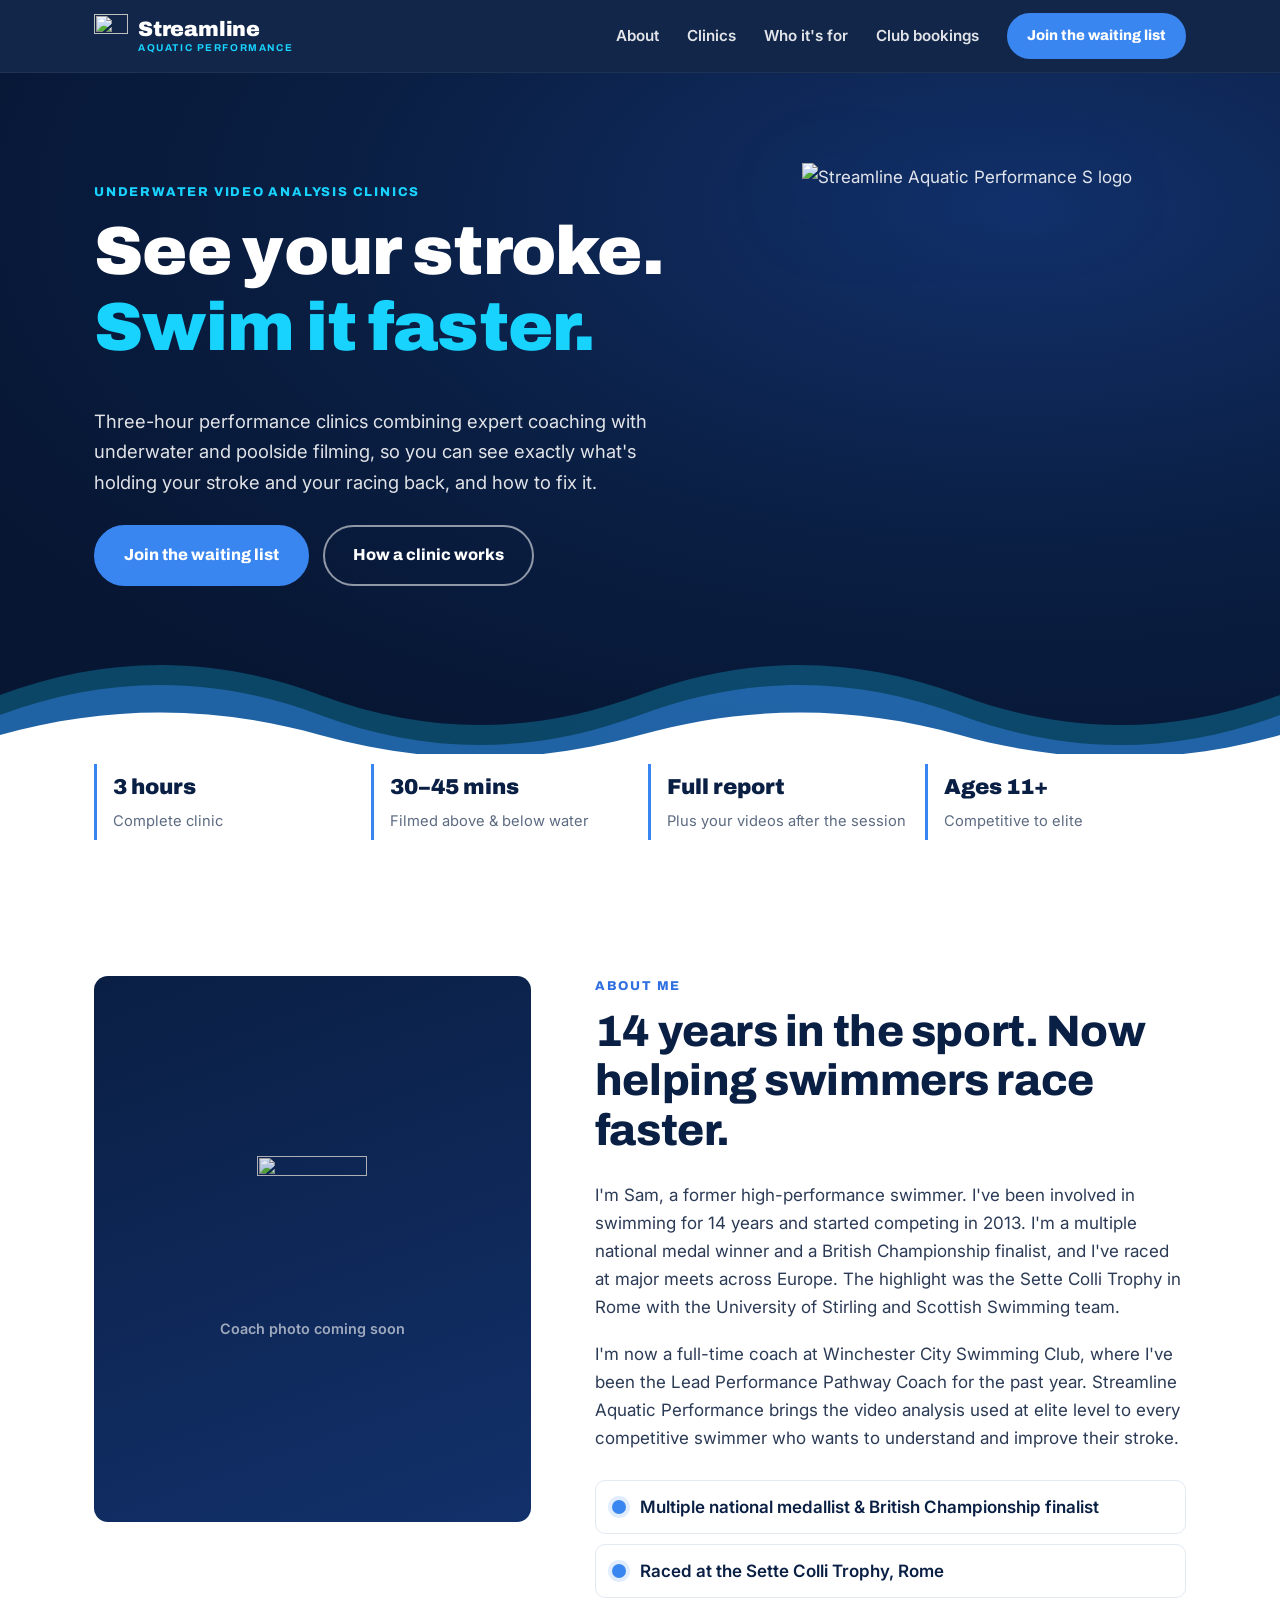
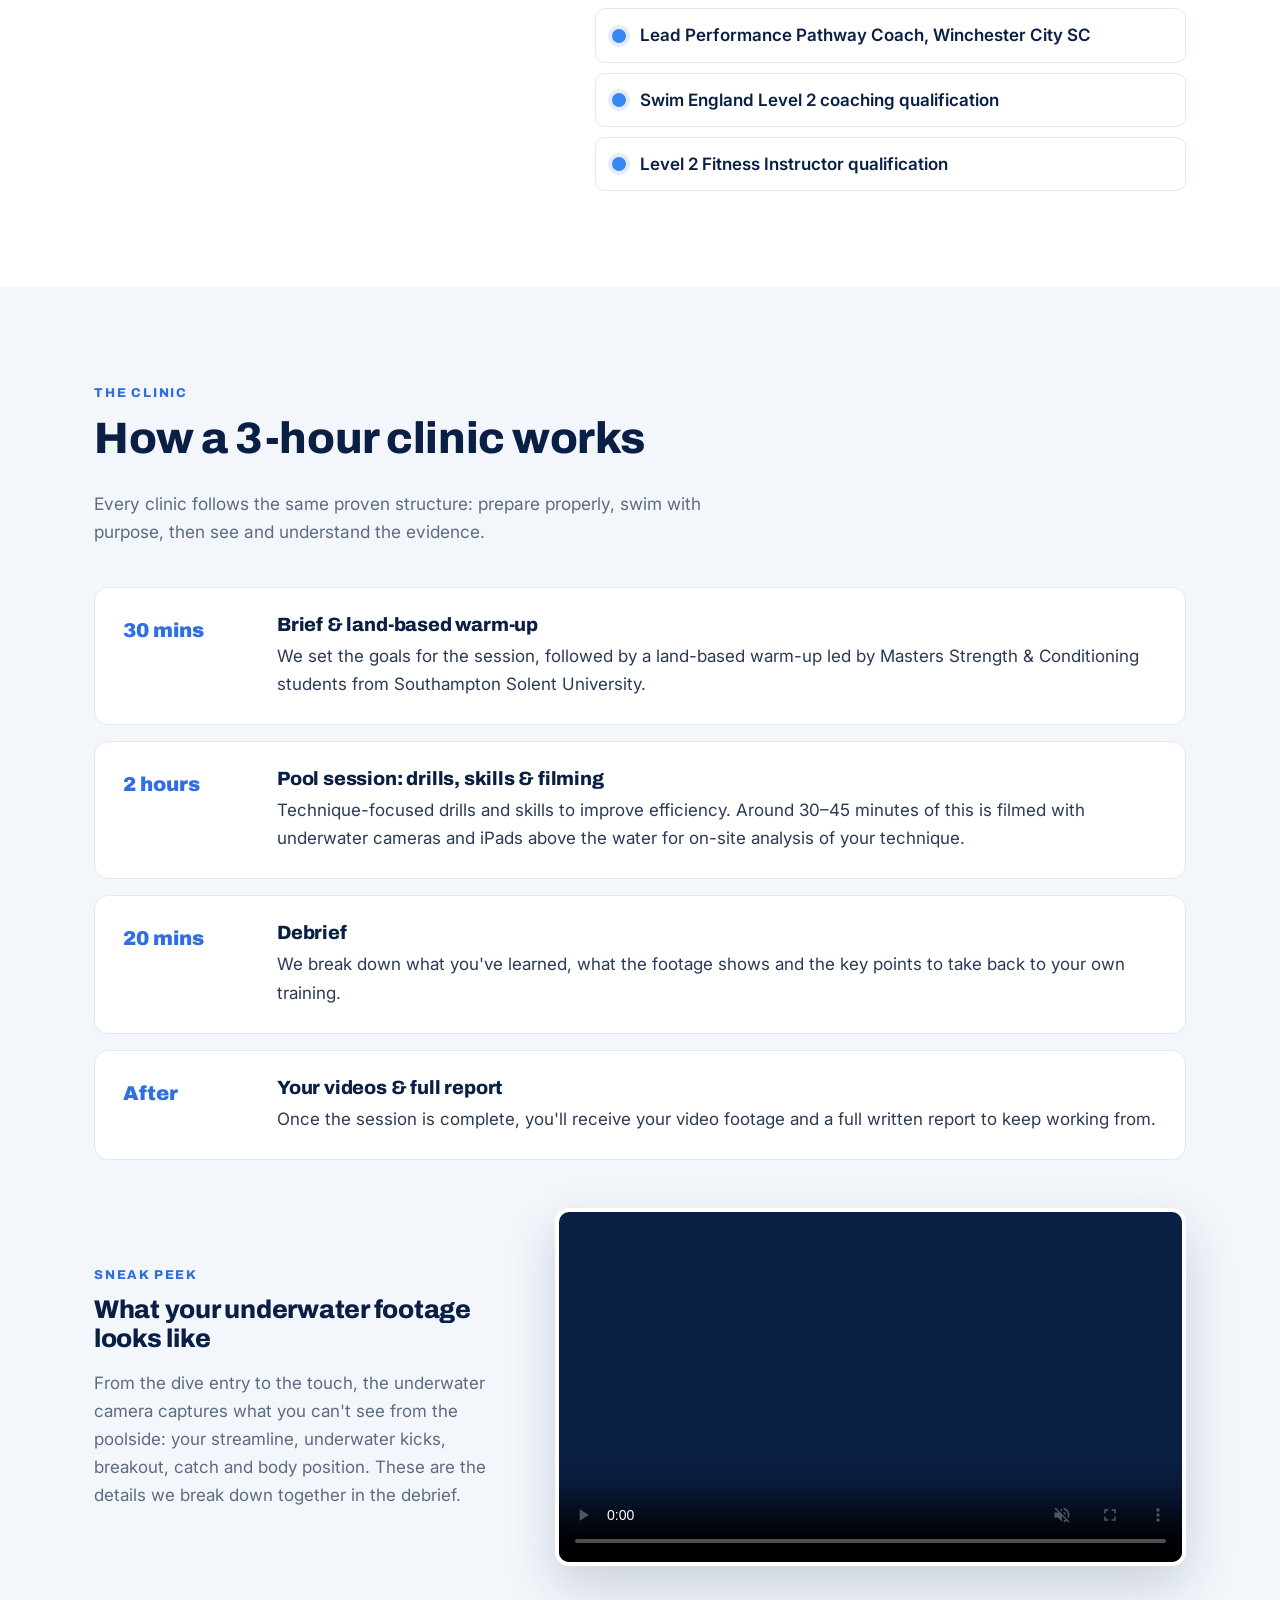
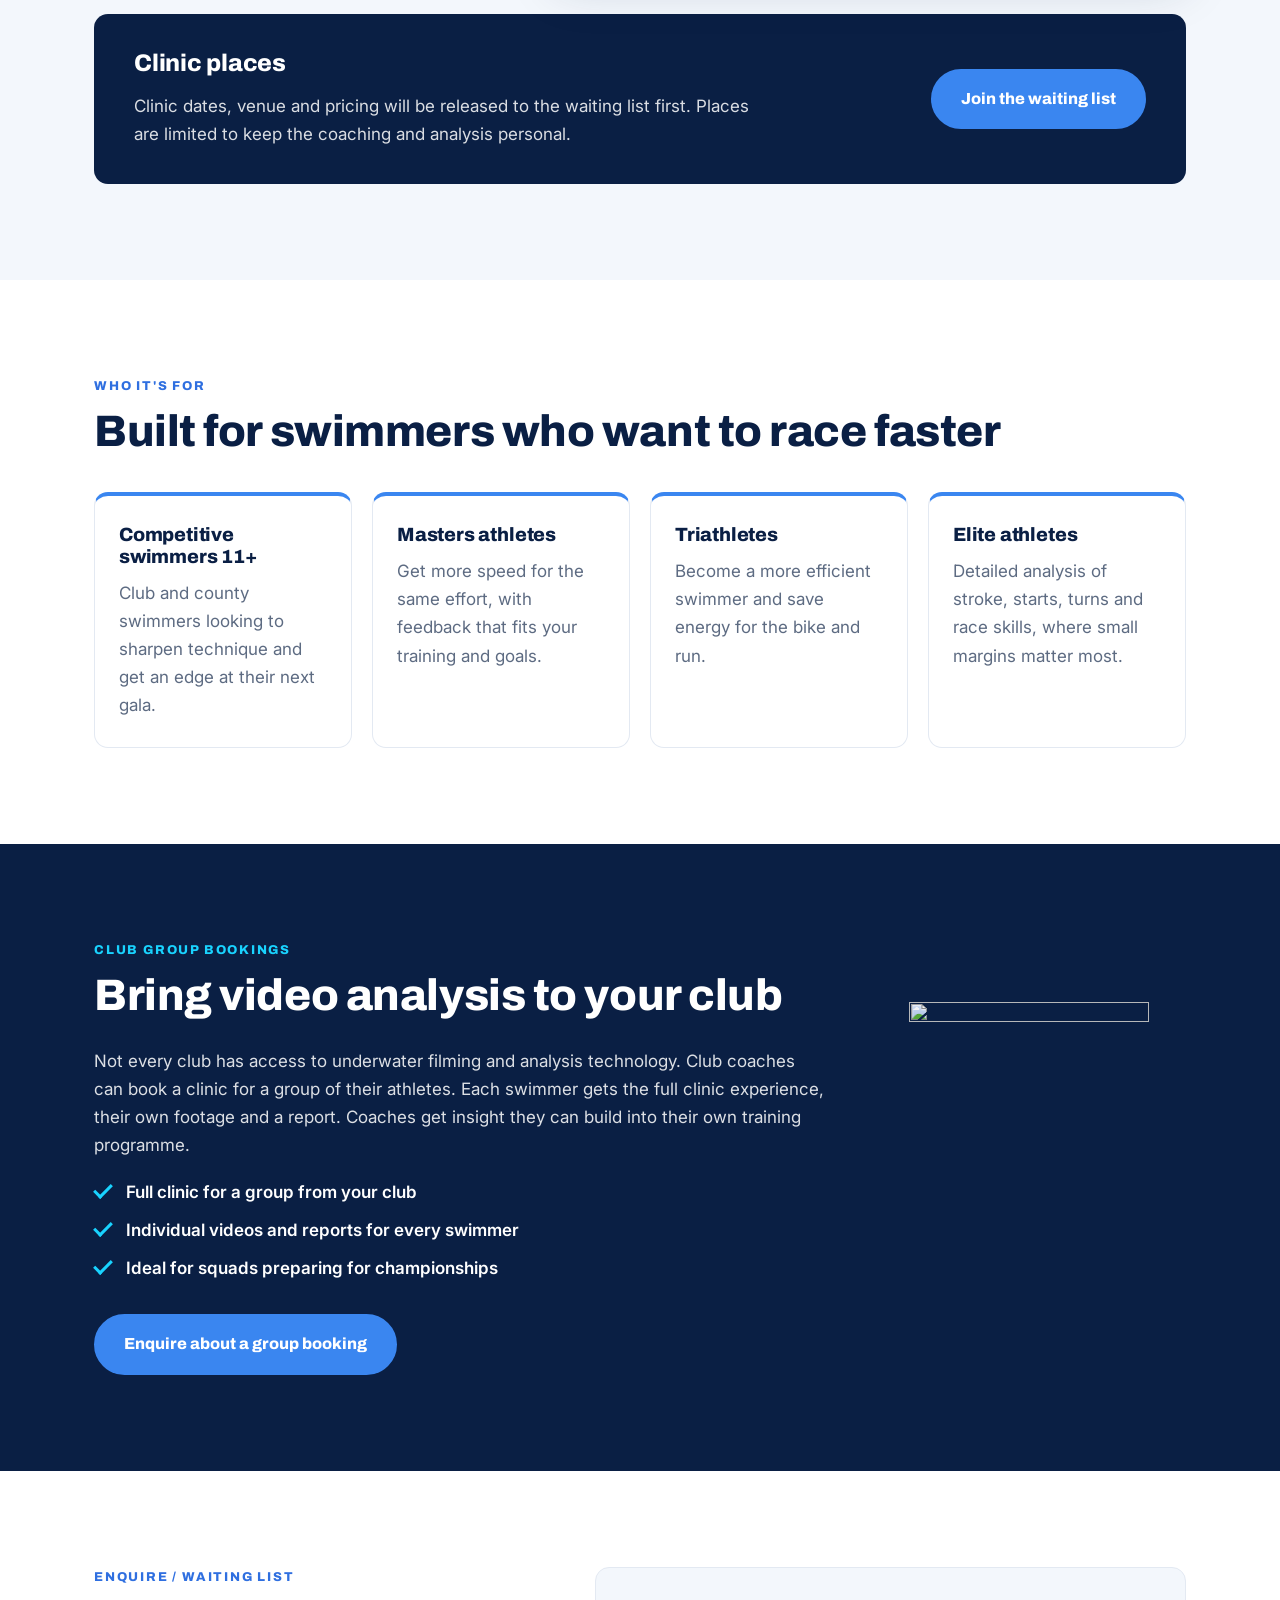
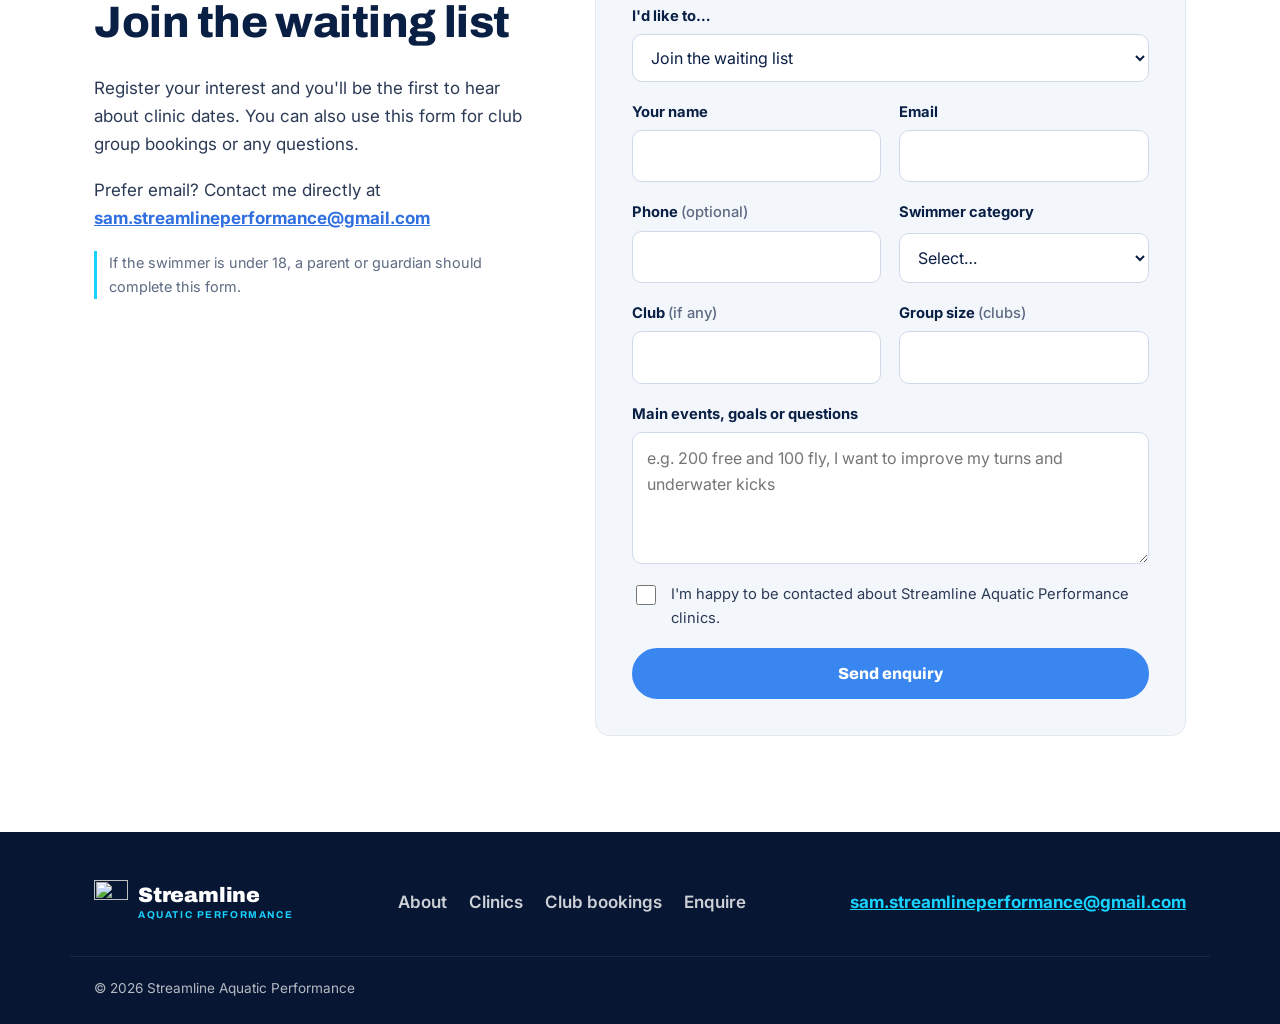
==== index.html @ 70c25a9e "Add files via upload" ====
<!doctype html>
<html lang="en-GB">
<head>
  <meta charset="utf-8">
  <meta name="viewport" content="width=device-width, initial-scale=1">
  <title>Streamline Aquatic Performance | Underwater Video Analysis Swim Clinics</title>
  <meta name="description" content="Three-hour swim clinics with underwater and poolside video analysis. Expert stroke and race feedback for competitive swimmers aged 11+, masters, triathletes and elite athletes.">
  <meta property="og:title" content="Streamline Aquatic Performance">
  <meta property="og:description" content="Underwater video analysis swim clinics to maximise stroke efficiency and race performance.">
  <meta property="og:type" content="website">
  <meta name="theme-color" content="#0a1f44">
  <link rel="icon" type="image/png" href="assets/favicon.png">
  <link rel="apple-touch-icon" href="assets/apple-touch-icon.png">
  <link rel="preconnect" href="https://fonts.googleapis.com">
  <link rel="preconnect" href="https://fonts.gstatic.com" crossorigin>
  <link href="https://fonts.googleapis.com/css2?family=Archivo:wght@500;700;800;900&family=Inter:wght@400;500;600;700&display=swap" rel="stylesheet">
  <link rel="stylesheet" href="styles.css">
</head>
<body>

<header class="site-header" id="top">
  <div class="container nav-wrap">
    <a href="#top" class="brand" aria-label="Streamline Aquatic Performance home">
      <img src="assets/logo-s.png" alt="" width="34" height="44">
      <span class="brand-text"><strong>Streamline</strong><small>Aquatic Performance</small></span>
    </a>
    <button class="nav-toggle" aria-expanded="false" aria-controls="site-nav" aria-label="Open menu">
      <span></span><span></span><span></span>
    </button>
    <nav id="site-nav" class="site-nav">
      <a href="#about">About</a>
      <a href="#clinics">Clinics</a>
      <a href="#who">Who it's for</a>
      <a href="#clubs">Club bookings</a>
      <a href="#enquire" class="btn btn-small">Join the waiting list</a>
    </nav>
  </div>
</header>

<main>

  <!-- HERO -->
  <section class="hero">
    <div class="container hero-grid">
      <div class="hero-copy">
        <p class="eyebrow">Underwater video analysis clinics</p>
        <h1>See your stroke.<br><span>Swim it faster.</span></h1>
        <p class="lead">Three-hour performance clinics combining expert coaching with underwater and poolside filming, so you can see exactly what's holding your stroke and your racing back, and how to fix it.</p>
        <div class="hero-actions">
          <a href="#enquire" class="btn">Join the waiting list</a>
          <a href="#clinics" class="btn btn-ghost">How a clinic works</a>
        </div>
      </div>
      <div class="hero-logo">
        <img src="assets/logo-s.png" alt="Streamline Aquatic Performance S logo" width="370" height="480">
      </div>
    </div>
    <svg class="waves" viewBox="0 0 1440 120" preserveAspectRatio="none" aria-hidden="true">
      <path d="M0 60 C120 20 240 20 360 60 C480 100 600 100 720 60 C840 20 960 20 1080 60 C1200 100 1320 100 1440 60 V120 H0 Z" fill="#19d3ff" opacity=".25"/>
      <path d="M0 80 C120 40 240 40 360 80 C480 120 600 120 720 80 C840 40 960 40 1080 80 C1200 120 1320 120 1440 80 V120 H0 Z" fill="#3a86f0" opacity=".45"/>
      <path d="M0 100 C120 70 240 70 360 100 C480 130 600 130 720 100 C840 70 960 70 1080 100 C1200 130 1320 130 1440 100 V120 H0 Z" fill="#ffffff"/>
    </svg>
  </section>

  <!-- KEY POINTS -->
  <section class="strip">
    <div class="container strip-grid">
      <div><strong>3 hours</strong><span>Complete clinic</span></div>
      <div><strong>30–45 mins</strong><span>Filmed above &amp; below water</span></div>
      <div><strong>Full report</strong><span>Plus your videos after the session</span></div>
      <div><strong>Ages 11+</strong><span>Competitive to elite</span></div>
    </div>
  </section>

  <!-- ABOUT -->
  <section class="section" id="about">
    <div class="container about-grid">
      <div class="about-media">
        <div class="photo-placeholder" role="img" aria-label="Photo of Sam coming soon">
          <img src="assets/logo-s.png" alt="" width="120" height="156">
          <span>Coach photo coming soon</span>
        </div>
      </div>
      <div>
        <p class="eyebrow">About me</p>
        <h2>14 years in the sport. Now helping swimmers race faster.</h2>
        <p>I'm Sam, a former high-performance swimmer. I've been involved in swimming for 14 years and started competing in 2013. I'm a multiple national medal winner and a British Championship finalist, and I've raced at major meets across Europe. The highlight was the Sette Colli Trophy in Rome with the University of Stirling and Scottish Swimming team.</p>
        <p>I'm now a full-time coach at Winchester City Swimming Club, where I've been the Lead Performance Pathway Coach for the past year. Streamline Aquatic Performance brings the video analysis used at elite level to every competitive swimmer who wants to understand and improve their stroke.</p>
        <ul class="creds">
          <li>Multiple national medallist &amp; British Championship finalist</li>
          <li>Raced at the Sette Colli Trophy, Rome</li>
          <li>Lead Performance Pathway Coach, Winchester City SC</li>
          <li>Swim England Level 2 coaching qualification</li>
          <li>Level 2 Fitness Instructor qualification</li>
        </ul>
      </div>
    </div>
  </section>

  <!-- CLINICS -->
  <section class="section section-tint" id="clinics">
    <div class="container">
      <p class="eyebrow">The clinic</p>
      <h2>How a 3-hour clinic works</h2>
      <p class="section-intro">Every clinic follows the same proven structure: prepare properly, swim with purpose, then see and understand the evidence.</p>

      <ol class="timeline">
        <li>
          <span class="time">30 mins</span>
          <div>
            <h3>Brief &amp; land-based warm-up</h3>
            <p>We set the goals for the session, followed by a land-based warm-up led by Masters Strength &amp; Conditioning students from Southampton Solent University.</p>
          </div>
        </li>
        <li>
          <span class="time">2 hours</span>
          <div>
            <h3>Pool session: drills, skills &amp; filming</h3>
            <p>Technique-focused drills and skills to improve efficiency. Around 30–45 minutes of this is filmed with underwater cameras and iPads above the water for on-site analysis of your technique.</p>
          </div>
        </li>
        <li>
          <span class="time">20 mins</span>
          <div>
            <h3>Debrief</h3>
            <p>We break down what you've learned, what the footage shows and the key points to take back to your own training.</p>
          </div>
        </li>
        <li>
          <span class="time">After</span>
          <div>
            <h3>Your videos &amp; full report</h3>
            <p>Once the session is complete, you'll receive your video footage and a full written report to keep working from.</p>
          </div>
        </li>
      </ol>

      <div class="sneak-peek">
        <div class="sneak-copy">
          <p class="eyebrow">Sneak peek</p>
          <h3>What your underwater footage looks like</h3>
          <p>From the dive entry to the touch, the underwater camera captures what you can't see from the poolside: your streamline, underwater kicks, breakout, catch and body position. These are the details we break down together in the debrief.</p>
        </div>
        <div class="video-frame">
          <video src="assets/underwater-sneak-peek.mp4" poster="assets/underwater-poster.jpg" autoplay muted loop playsinline controls preload="metadata" aria-label="Underwater footage of a swimmer diving in and swimming to the wall"></video>
        </div>
      </div>

      <div class="price-card">
        <div>
          <h3>Clinic places</h3>
          <p>Clinic dates, venue and pricing will be released to the waiting list first. Places are limited to keep the coaching and analysis personal.</p>
        </div>
        <a href="#enquire" class="btn">Join the waiting list</a>
      </div>
    </div>
  </section>

  <!-- WHO -->
  <section class="section" id="who">
    <div class="container">
      <p class="eyebrow">Who it's for</p>
      <h2>Built for swimmers who want to race faster</h2>
      <div class="cards">
        <article class="card">
          <h3>Competitive swimmers 11+</h3>
          <p>Club and county swimmers looking to sharpen technique and get an edge at their next gala.</p>
        </article>
        <article class="card">
          <h3>Masters athletes</h3>
          <p>Get more speed for the same effort, with feedback that fits your training and goals.</p>
        </article>
        <article class="card">
          <h3>Triathletes</h3>
          <p>Become a more efficient swimmer and save energy for the bike and run.</p>
        </article>
        <article class="card">
          <h3>Elite athletes</h3>
          <p>Detailed analysis of stroke, starts, turns and race skills, where small margins matter most.</p>
        </article>
      </div>
    </div>
  </section>

  <!-- CLUBS -->
  <section class="section section-dark" id="clubs">
    <div class="container clubs-grid">
      <div>
        <p class="eyebrow eyebrow-light">Club group bookings</p>
        <h2>Bring video analysis to your club</h2>
        <p>Not every club has access to underwater filming and analysis technology. Club coaches can book a clinic for a group of their athletes. Each swimmer gets the full clinic experience, their own footage and a report. Coaches get insight they can build into their own training programme.</p>
        <ul class="ticks">
          <li>Full clinic for a group from your club</li>
          <li>Individual videos and reports for every swimmer</li>
          <li>Ideal for squads preparing for championships</li>
        </ul>
        <a href="#enquire" class="btn" data-enquiry="Club group booking">Enquire about a group booking</a>
      </div>
      <div class="clubs-logo" aria-hidden="true">
        <img src="assets/logo-s.png" alt="" width="260" height="337">
      </div>
    </div>
  </section>

  <!-- ENQUIRE -->
  <section class="section" id="enquire">
    <div class="container form-grid">
      <div>
        <p class="eyebrow">Enquire / waiting list</p>
        <h2>Join the waiting list</h2>
        <p>Register your interest and you'll be the first to hear about clinic dates. You can also use this form for club group bookings or any questions.</p>
        <p>Prefer email? Contact me directly at<br>
          <a class="email-link" href="mailto:sam.streamlineperformance@gmail.com">sam.streamlineperformance@gmail.com</a></p>
        <p class="small-note">If the swimmer is under 18, a parent or guardian should complete this form.</p>
      </div>

      <form class="enquiry-form" name="enquiry" method="POST" action="/thanks.html" data-netlify="true" netlify-honeypot="bot-field">
        <input type="hidden" name="form-name" value="enquiry">
        <p class="hidden"><label>Don't fill this out: <input name="bot-field"></label></p>

        <div class="field">
          <label for="enquiry-type">I'd like to…</label>
          <select id="enquiry-type" name="enquiry-type" required>
            <option value="Join the waiting list">Join the waiting list</option>
            <option value="Club group booking">Enquire about a club group booking</option>
            <option value="General question">Ask a general question</option>
          </select>
        </div>

        <div class="field-row">
          <div class="field">
            <label for="name">Your name</label>
            <input id="name" name="name" type="text" autocomplete="name" required>
          </div>
          <div class="field">
            <label for="email">Email</label>
            <input id="email" name="email" type="email" autocomplete="email" required>
          </div>
        </div>

        <div class="field-row">
          <div class="field">
            <label for="phone">Phone <span class="opt">(optional)</span></label>
            <input id="phone" name="phone" type="tel" autocomplete="tel">
          </div>
          <div class="field">
            <label for="swimmer-type">Swimmer category</label>
            <select id="swimmer-type" name="swimmer-type">
              <option value="">Select…</option>
              <option>Competitive swimmer (11–17)</option>
              <option>Competitive swimmer (18+)</option>
              <option>Masters</option>
              <option>Triathlete</option>
              <option>Elite</option>
              <option>Club / coach</option>
            </select>
          </div>
        </div>

        <div class="field-row">
          <div class="field">
            <label for="club">Club <span class="opt">(if any)</span></label>
            <input id="club" name="club" type="text">
          </div>
          <div class="field" id="group-size-field">
            <label for="group-size">Group size <span class="opt">(clubs)</span></label>
            <input id="group-size" name="group-size" type="number" min="1" inputmode="numeric">
          </div>
        </div>

        <div class="field">
          <label for="message">Main events, goals or questions</label>
          <textarea id="message" name="message" rows="4" placeholder="e.g. 200 free and 100 fly, I want to improve my turns and underwater kicks"></textarea>
        </div>

        <label class="check">
          <input type="checkbox" name="consent" value="yes" required>
          <span>I'm happy to be contacted about Streamline Aquatic Performance clinics.</span>
        </label>

        <button type="submit" class="btn btn-full">Send enquiry</button>
      </form>
    </div>
  </section>

</main>

<footer class="site-footer">
  <div class="container footer-grid">
    <div class="brand brand-footer">
      <img src="assets/logo-s.png" alt="" width="34" height="44">
      <span class="brand-text"><strong>Streamline</strong><small>Aquatic Performance</small></span>
    </div>
    <nav class="footer-nav" aria-label="Footer">
      <a href="#about">About</a>
      <a href="#clinics">Clinics</a>
      <a href="#clubs">Club bookings</a>
      <a href="#enquire">Enquire</a>
    </nav>
    <a class="email-link" href="mailto:sam.streamlineperformance@gmail.com">sam.streamlineperformance@gmail.com</a>
  </div>
  <p class="container copyright">© <span id="year">2026</span> Streamline Aquatic Performance</p>
</footer>

<script src="script.js"></script>
</body>
</html>
---- styles.css ----
:root {
  --navy: #0a1f44;
  --navy-deep: #071633;
  --blue: #2f6fe0;
  --blue-bright: #3a86f0;
  --sky: #a8d8f0;
  --cyan: #19d3ff;
  --ink: #0a1f44;
  --text: #2b3a55;
  --muted: #5d6b82;
  --line: #e3e9f2;
  --tint: #f3f7fc;
  --white: #ffffff;
  --radius: 14px;
  --head: "Archivo", "Helvetica Neue", Arial, sans-serif;
  --body: "Inter", "Helvetica Neue", Arial, sans-serif;
}

*, *::before, *::after { box-sizing: border-box; }
html { scroll-behavior: smooth; scroll-padding-top: 80px; }
body {
  margin: 0;
  font-family: var(--body);
  font-size: 17px;
  line-height: 1.65;
  color: var(--text);
  background: var(--white);
  -webkit-font-smoothing: antialiased;
}
img { max-width: 100%; height: auto; display: block; }
a { color: var(--blue); }
h1, h2, h3 { font-family: var(--head); color: var(--ink); line-height: 1.12; margin: 0 0 .6em; letter-spacing: -0.01em; }
h1 { font-size: clamp(2.5rem, 6vw, 4.25rem); font-weight: 900; }
h2 { font-size: clamp(1.9rem, 3.6vw, 2.75rem); font-weight: 800; }
h3 { font-size: 1.2rem; font-weight: 800; }
p { margin: 0 0 1.1em; }

.container { width: 100%; max-width: 1140px; margin: 0 auto; padding: 0 24px; }
.hidden { display: none; }

.eyebrow {
  font-family: var(--head);
  font-weight: 800;
  font-size: .8rem;
  letter-spacing: .14em;
  text-transform: uppercase;
  color: var(--blue);
  margin-bottom: .8em;
}
.eyebrow-light { color: var(--cyan); }

/* Buttons */
.btn {
  display: inline-block;
  font-family: var(--head);
  font-weight: 800;
  font-size: 1rem;
  text-decoration: none;
  color: var(--white);
  background: var(--blue-bright);
  padding: 15px 28px;
  border-radius: 999px;
  border: 2px solid var(--blue-bright);
  cursor: pointer;
  transition: background .2s, border-color .2s, transform .2s;
}
.btn:hover { background: var(--blue); border-color: var(--blue); transform: translateY(-1px); }
.btn:focus-visible, a:focus-visible, button:focus-visible, input:focus-visible, select:focus-visible, textarea:focus-visible {
  outline: 3px solid var(--cyan); outline-offset: 2px;
}
.btn-ghost { background: transparent; border-color: rgba(255,255,255,.55); }
.btn-ghost:hover { background: rgba(255,255,255,.1); border-color: var(--white); }
.btn-small { padding: 9px 18px; font-size: .9rem; }
.btn-full { width: 100%; }

/* Header */
.site-header {
  position: sticky; top: 0; z-index: 50;
  background: rgba(10, 31, 68, .97);
  backdrop-filter: blur(8px);
  border-bottom: 1px solid rgba(255,255,255,.06);
}
.nav-wrap { display: flex; align-items: center; justify-content: space-between; height: 72px; }
.brand { display: flex; align-items: center; gap: 10px; text-decoration: none; }
.brand img { width: 34px; height: auto; }
.brand-text { display: flex; flex-direction: column; line-height: 1; }
.brand-text strong { font-family: var(--head); font-weight: 900; font-size: 1.3rem; color: var(--white); letter-spacing: -0.01em; }
.brand-text small { font-family: var(--head); font-weight: 700; font-size: .62rem; letter-spacing: .16em; text-transform: uppercase; color: var(--cyan); margin-top: 4px; }
.site-nav { display: flex; align-items: center; gap: 28px; }
.site-nav a:not(.btn) { color: rgba(255,255,255,.88); text-decoration: none; font-weight: 600; font-size: .95rem; }
.site-nav a:not(.btn):hover { color: var(--cyan); }
.nav-toggle { display: none; background: none; border: 0; padding: 8px; cursor: pointer; }
.nav-toggle span { display: block; width: 24px; height: 2px; background: var(--white); margin: 5px 0; border-radius: 2px; transition: transform .2s, opacity .2s; }

/* Hero */
.hero {
  position: relative;
  background: radial-gradient(1200px 600px at 80% 20%, #12306a 0%, var(--navy) 55%, var(--navy-deep) 100%);
  color: rgba(255,255,255,.88);
  padding: 90px 0 150px;
  overflow: hidden;
}
.hero h1 { color: var(--white); }
.hero h1 span { color: var(--cyan); }
.hero .eyebrow { color: var(--cyan); }
.hero-grid { display: grid; grid-template-columns: 1.3fr .9fr; gap: 48px; align-items: center; }
.lead { font-size: 1.15rem; max-width: 560px; }
.hero-actions { display: flex; flex-wrap: wrap; gap: 14px; margin-top: 28px; }
.hero-logo img { width: 100%; max-width: 340px; margin: 0 auto; filter: drop-shadow(0 20px 50px rgba(25, 211, 255, .25)); }
.waves { position: absolute; left: 0; bottom: -1px; width: 100%; height: 120px; }

/* Strip */
.strip { padding: 10px 0 40px; }
.strip-grid { display: grid; grid-template-columns: repeat(4, 1fr); gap: 16px; }
.strip-grid div { border-left: 3px solid var(--blue-bright); padding: 6px 0 6px 16px; }
.strip-grid strong { display: block; font-family: var(--head); font-weight: 900; font-size: 1.35rem; color: var(--ink); }
.strip-grid span { font-size: .92rem; color: var(--muted); }

/* Sections */
.section { padding: 96px 0; }
.section-tint { background: var(--tint); }
.section-dark { background: var(--navy); color: rgba(255,255,255,.86); }
.section-dark h2 { color: var(--white); }
.section-intro { max-width: 640px; font-size: 1.08rem; color: var(--muted); margin-bottom: 40px; }

/* About */
.about-grid { display: grid; grid-template-columns: .85fr 1.15fr; gap: 64px; align-items: start; }
.photo-placeholder {
  aspect-ratio: 4 / 5;
  border-radius: var(--radius);
  background: linear-gradient(160deg, var(--navy) 0%, #12306a 100%);
  display: flex; flex-direction: column; align-items: center; justify-content: center; gap: 18px;
  color: rgba(255,255,255,.6); font-size: .9rem; font-weight: 600;
}
.photo-placeholder img { width: 110px; opacity: .9; }
.creds { list-style: none; padding: 0; margin: 28px 0 0; display: grid; gap: 10px; }
.creds li {
  font-weight: 600; color: var(--ink);
  padding: 12px 16px 12px 44px; border: 1px solid var(--line); border-radius: 10px; position: relative;
}
.creds li::before {
  content: ""; position: absolute; left: 16px; top: 50%; width: 14px; height: 14px; margin-top: -7px;
  border-radius: 50%; background: var(--blue-bright); box-shadow: 0 0 0 4px rgba(58,134,240,.15);
}

/* Timeline */
.timeline { list-style: none; padding: 0; margin: 0 0 48px; display: grid; gap: 16px; }
.timeline li {
  display: grid; grid-template-columns: 130px 1fr; gap: 24px; align-items: start;
  background: var(--white); border: 1px solid var(--line); border-radius: var(--radius); padding: 26px 28px;
}
.timeline .time {
  font-family: var(--head); font-weight: 900; font-size: 1.25rem; color: var(--blue);
}
.timeline h3 { margin-bottom: .35em; }
.timeline p { margin: 0; }

.sneak-peek {
  display: grid; grid-template-columns: .8fr 1.2fr; gap: 40px; align-items: center;
  margin: 0 0 48px;
}
.sneak-copy h3 { font-size: 1.6rem; }
.sneak-copy p:last-child { margin: 0; color: var(--muted); }
.video-frame {
  border-radius: var(--radius); overflow: hidden; background: var(--navy);
  box-shadow: 0 20px 50px rgba(10,31,68,.18); border: 4px solid var(--white);
}
.video-frame video { display: block; width: 100%; aspect-ratio: 16 / 9; object-fit: cover; }

.about-photos { display: grid; gap: 16px; }
.about-photos img { width: 100%; border-radius: var(--radius); object-fit: cover; }
.about-photos .photo-main { aspect-ratio: 4 / 3; object-position: 60% 50%; }
.about-photos .photo-second { aspect-ratio: 16 / 9; object-position: 50% 30%; }

.price-card {
  display: flex; align-items: center; justify-content: space-between; gap: 32px;
  background: var(--navy); color: rgba(255,255,255,.85); border-radius: var(--radius); padding: 36px 40px;
}
.price-card h3 { color: var(--white); font-size: 1.5rem; }
.price-card p { margin: 0; max-width: 620px; }
.price-card .btn { flex-shrink: 0; }

/* Cards */
.cards { display: grid; grid-template-columns: repeat(4, 1fr); gap: 20px; margin-top: 36px; }
.card {
  border: 1px solid var(--line); border-radius: var(--radius); padding: 28px 24px;
  border-top: 4px solid var(--blue-bright);
  transition: transform .2s, box-shadow .2s;
}
.card:hover { transform: translateY(-3px); box-shadow: 0 14px 30px rgba(10,31,68,.08); }
.card p { margin: 0; color: var(--muted); }

/* Clubs */
.clubs-grid { display: grid; grid-template-columns: 1.4fr .6fr; gap: 48px; align-items: center; }
.ticks { list-style: none; padding: 0; margin: 0 0 32px; display: grid; gap: 10px; }
.ticks li { padding-left: 32px; position: relative; font-weight: 600; color: var(--white); }
.ticks li::before {
  content: ""; position: absolute; left: 0; top: 6px; width: 18px; height: 10px;
  border-left: 3px solid var(--cyan); border-bottom: 3px solid var(--cyan); transform: rotate(-45deg);
}
.clubs-logo img { width: 100%; max-width: 240px; margin: 0 auto; opacity: .95; }

/* Form */
.form-grid { display: grid; grid-template-columns: .85fr 1.15fr; gap: 64px; align-items: start; }
.email-link { font-weight: 700; color: var(--blue); word-break: break-all; }
.small-note { font-size: .9rem; color: var(--muted); border-left: 3px solid var(--cyan); padding-left: 12px; }
.enquiry-form {
  background: var(--tint); border: 1px solid var(--line); border-radius: var(--radius); padding: 36px;
  display: grid; gap: 18px;
}
.field { display: grid; gap: 6px; }
.field-row { display: grid; grid-template-columns: 1fr 1fr; gap: 18px; }
.field label { font-weight: 700; font-size: .92rem; color: var(--ink); }
.opt { font-weight: 500; color: var(--muted); }
input, select, textarea {
  font: inherit; font-size: 1rem; color: var(--ink);
  background: var(--white); border: 1.5px solid #cfd9e8; border-radius: 10px; padding: 12px 14px; width: 100%;
}
input:focus, select:focus, textarea:focus { border-color: var(--blue-bright); }
textarea { resize: vertical; }
.check { display: flex; gap: 12px; align-items: flex-start; font-size: .92rem; }
.check input { width: 20px; height: 20px; margin-top: 3px; flex-shrink: 0; accent-color: var(--blue-bright); }

/* Footer */
.site-footer { background: var(--navy-deep); color: rgba(255,255,255,.7); padding: 48px 0 24px; }
.footer-grid { display: flex; flex-wrap: wrap; align-items: center; justify-content: space-between; gap: 24px; }
.footer-nav { display: flex; gap: 22px; flex-wrap: wrap; }
.footer-nav a { color: rgba(255,255,255,.8); text-decoration: none; font-weight: 600; }
.footer-nav a:hover { color: var(--cyan); }
.site-footer .email-link { color: var(--cyan); }
.copyright { margin-top: 32px; padding-top: 20px; border-top: 1px solid rgba(255,255,255,.08); font-size: .85rem; }

/* Simple pages (thanks / 404) */
.simple-page { min-height: 100vh; display: flex; align-items: center; justify-content: center; text-align: center;
  background: radial-gradient(1000px 500px at 50% 0%, #12306a 0%, var(--navy) 60%, var(--navy-deep) 100%); color: rgba(255,255,255,.85); padding: 40px 24px; }
.simple-page h1 { color: var(--white); font-size: clamp(2rem, 5vw, 3rem); }
.simple-page img { width: 110px; margin: 0 auto 28px; }
.simple-page p { max-width: 480px; margin: 0 auto 28px; }

/* Responsive */
@media (max-width: 960px) {
  .cards { grid-template-columns: repeat(2, 1fr); }
  .strip-grid { grid-template-columns: repeat(2, 1fr); row-gap: 24px; }
  .about-grid, .form-grid { grid-template-columns: 1fr; gap: 40px; }
  .about-media { max-width: 380px; }
  .clubs-grid { grid-template-columns: 1fr; }
  .clubs-logo { display: none; }
  .sneak-peek { grid-template-columns: 1fr; gap: 24px; }
}
@media (max-width: 820px) {
  .nav-toggle { display: block; }
  .site-nav {
    position: absolute; top: 72px; left: 0; right: 0;
    flex-direction: column; align-items: stretch; gap: 0;
    background: var(--navy); padding: 8px 24px 24px;
    border-bottom: 1px solid rgba(255,255,255,.08);
    display: none;
  }
  .site-nav.open { display: flex; }
  .site-nav a:not(.btn) { padding: 14px 0; border-bottom: 1px solid rgba(255,255,255,.08); font-size: 1.05rem; }
  .site-nav .btn { margin-top: 18px; text-align: center; padding: 14px; }
  .nav-toggle[aria-expanded="true"] span:nth-child(1) { transform: translateY(7px) rotate(45deg); }
  .nav-toggle[aria-expanded="true"] span:nth-child(2) { opacity: 0; }
  .nav-toggle[aria-expanded="true"] span:nth-child(3) { transform: translateY(-7px) rotate(-45deg); }
  .hero { padding: 56px 0 130px; }
  .hero-grid { grid-template-columns: 1fr; }
  .hero-logo { order: -1; }
  .hero-logo img { max-width: 150px; margin: 0; }
  .price-card { flex-direction: column; align-items: flex-start; padding: 30px 26px; }
}
@media (max-width: 600px) {
  body { font-size: 16px; }
  .container { padding: 0 16px; }
  .section { padding: 72px 0; }
  .cards { grid-template-columns: 1fr; }
  .timeline li { grid-template-columns: 1fr; gap: 6px; padding: 22px; }
  .field-row { grid-template-columns: 1fr; }
  .enquiry-form { padding: 24px 18px; }
  .hero-actions .btn { width: 100%; text-align: center; }
  .footer-grid { flex-direction: column; align-items: flex-start; }
}
@media (prefers-reduced-motion: reduce) {
  html { scroll-behavior: auto; }
  * { transition: none !important; }
}
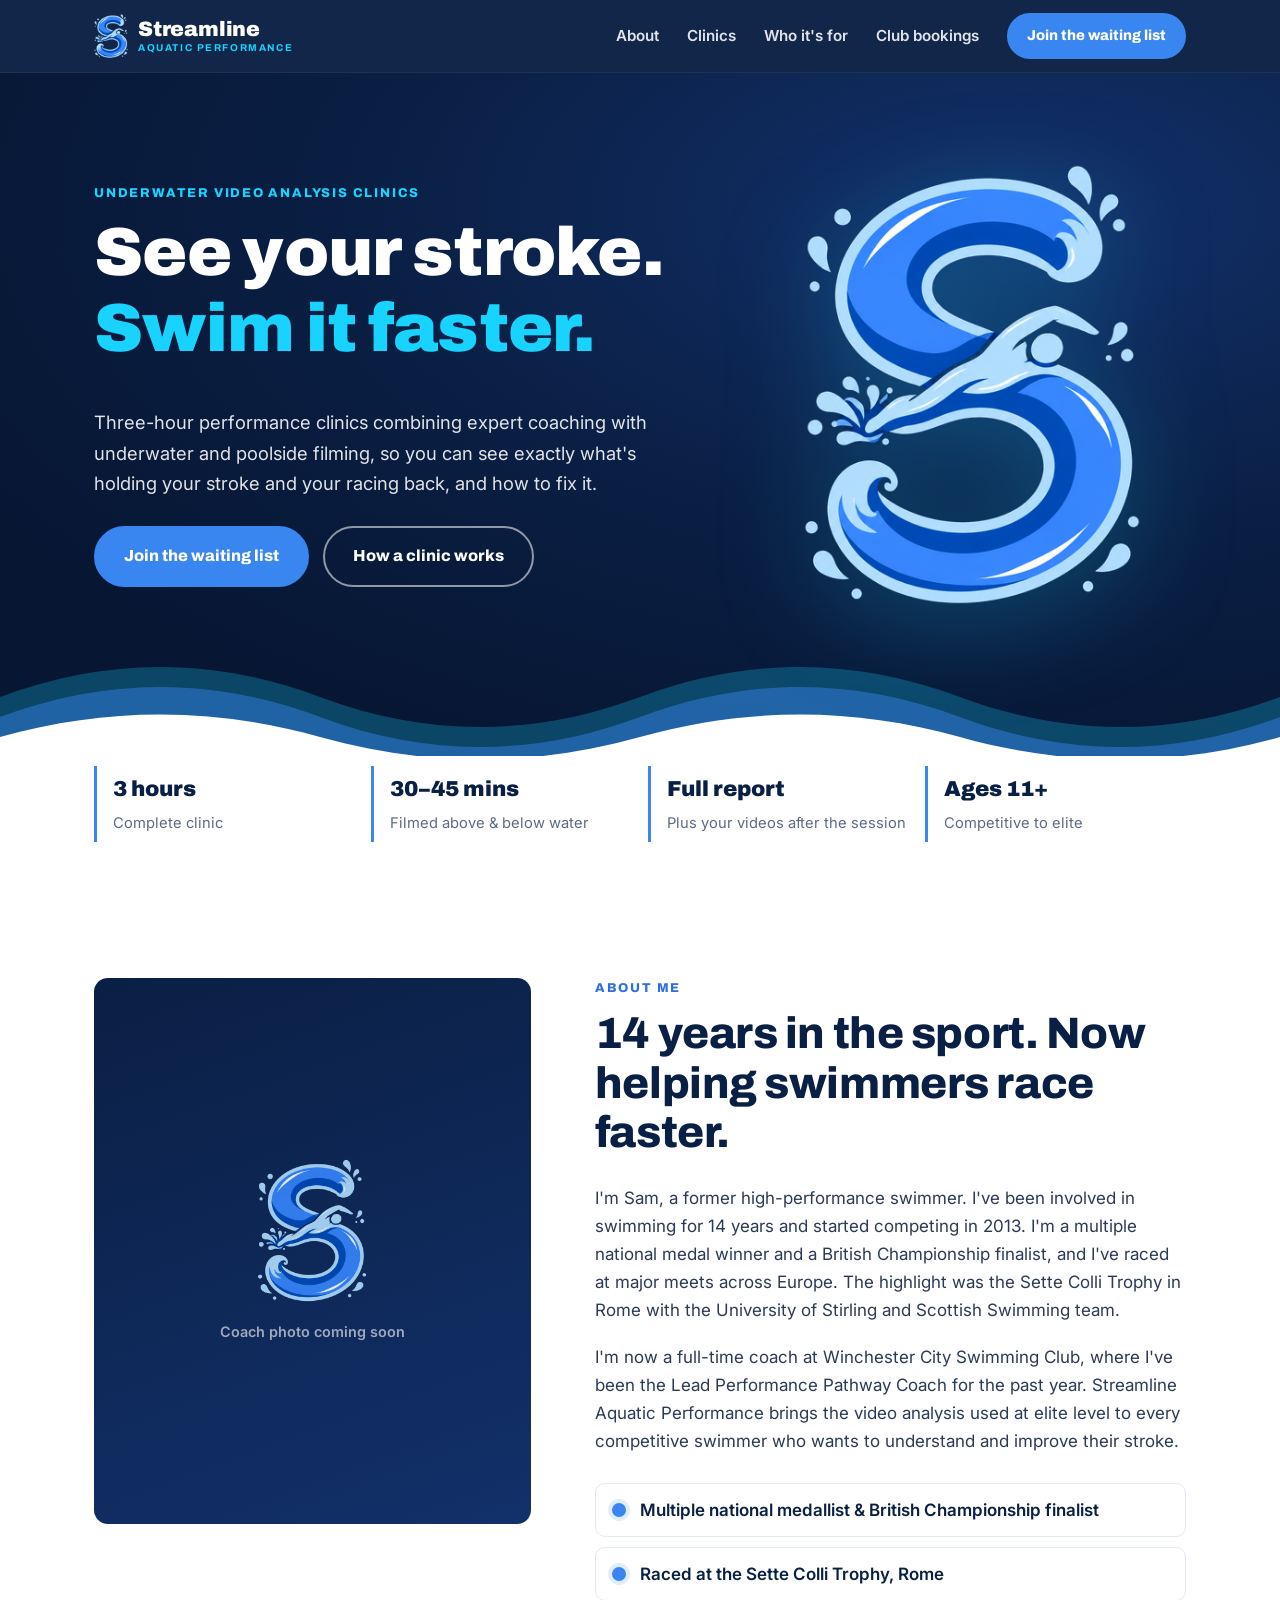
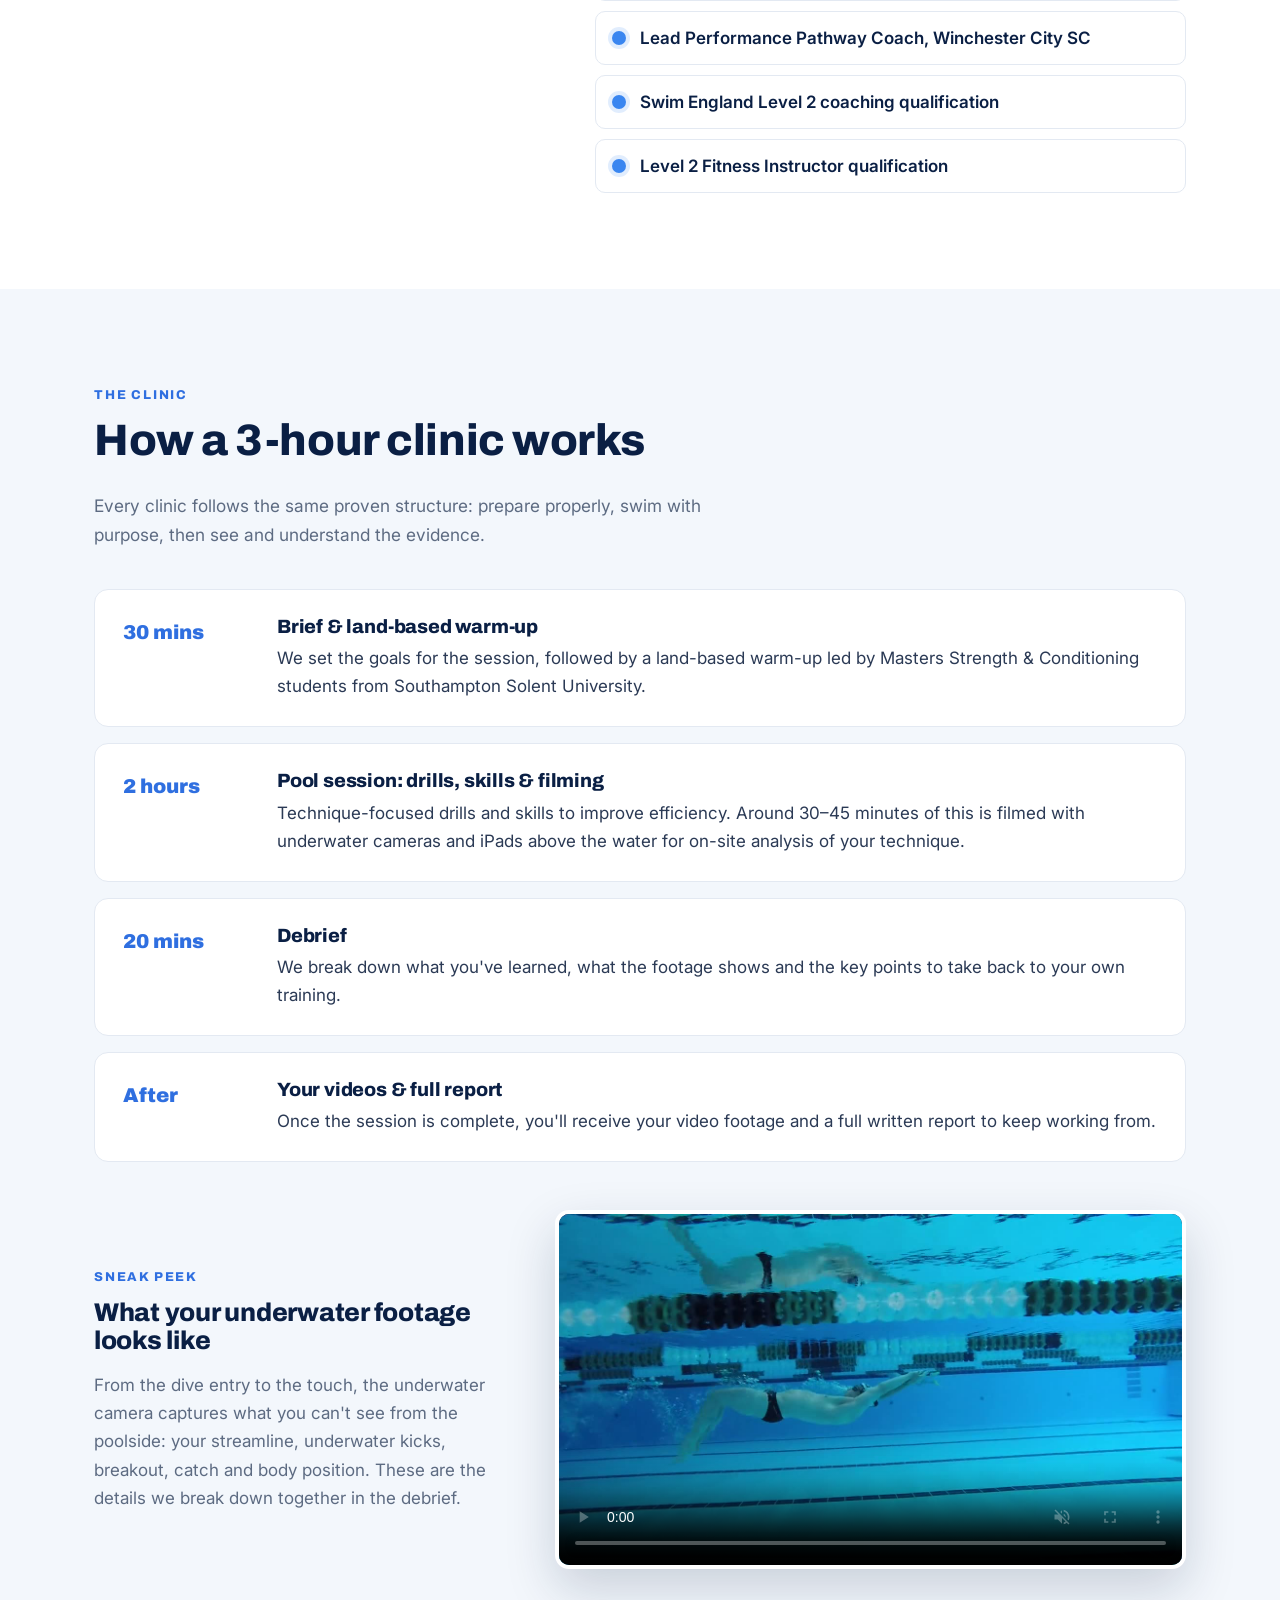
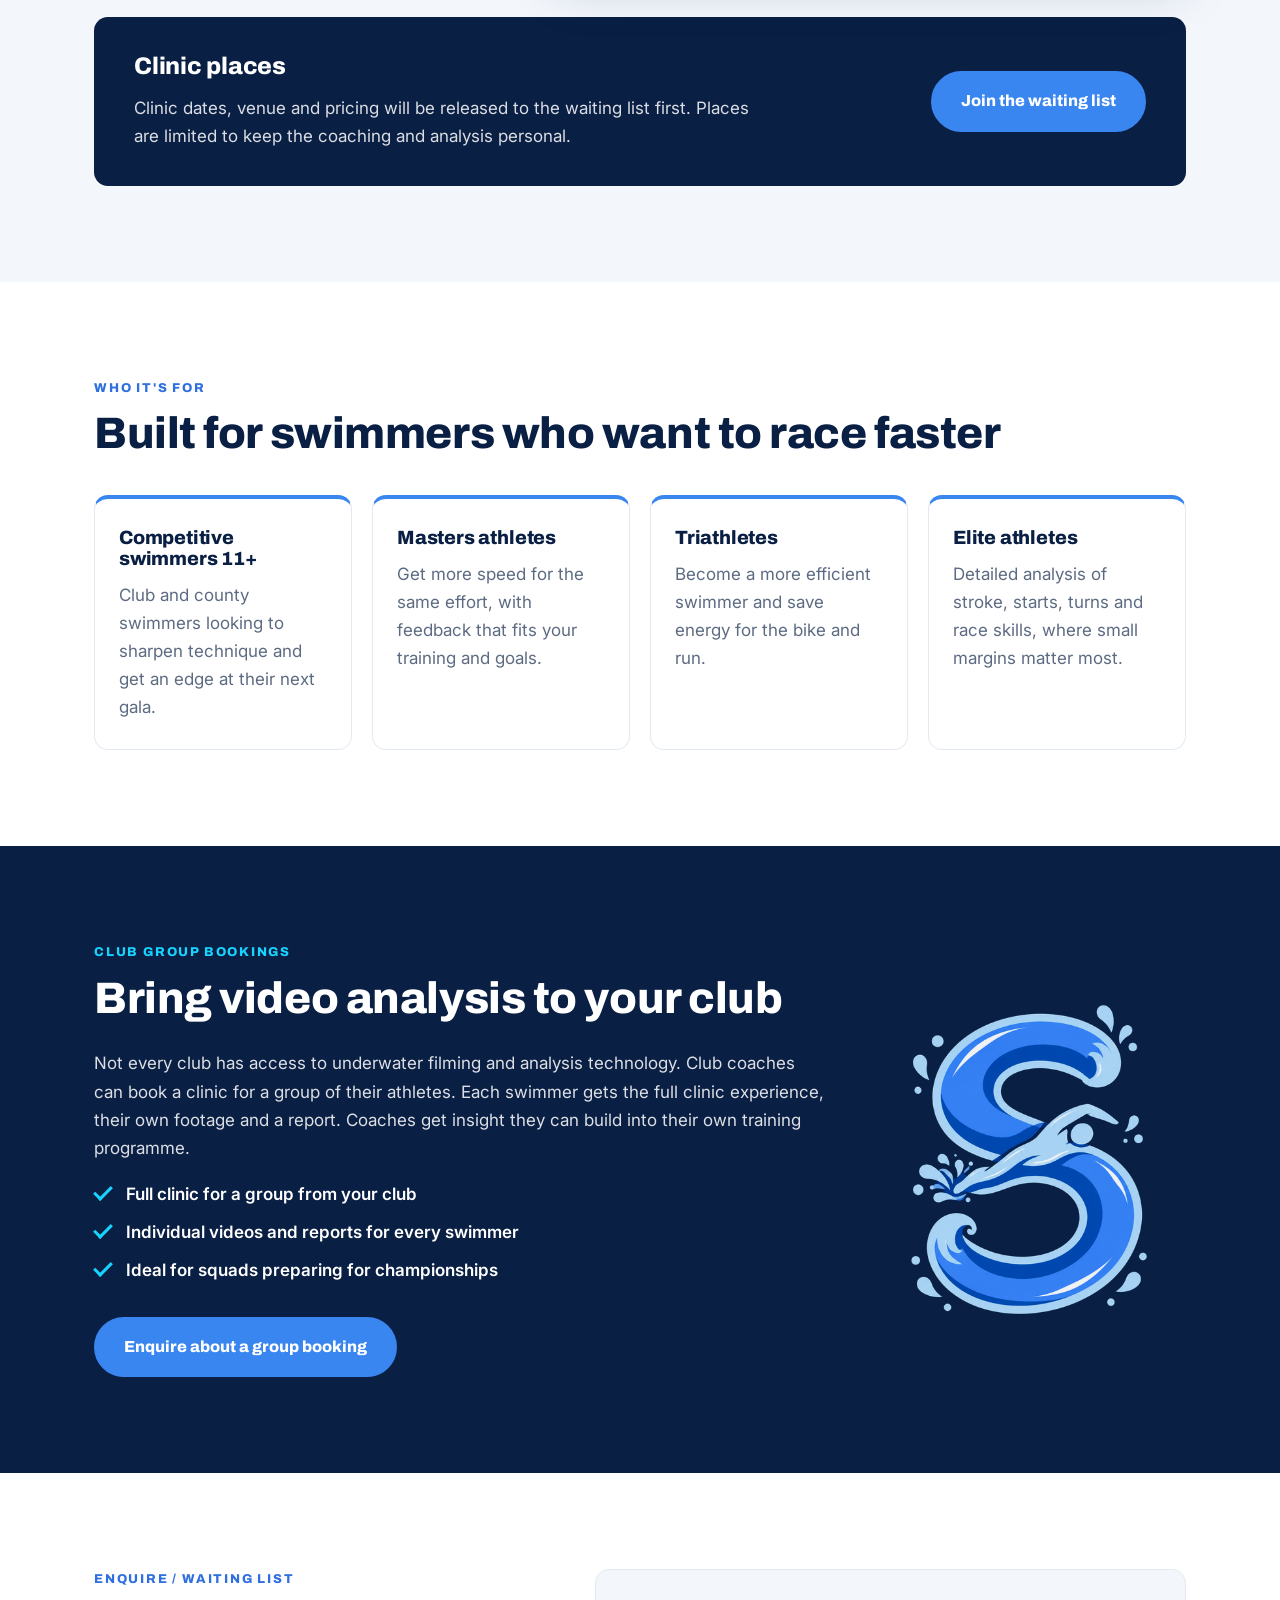
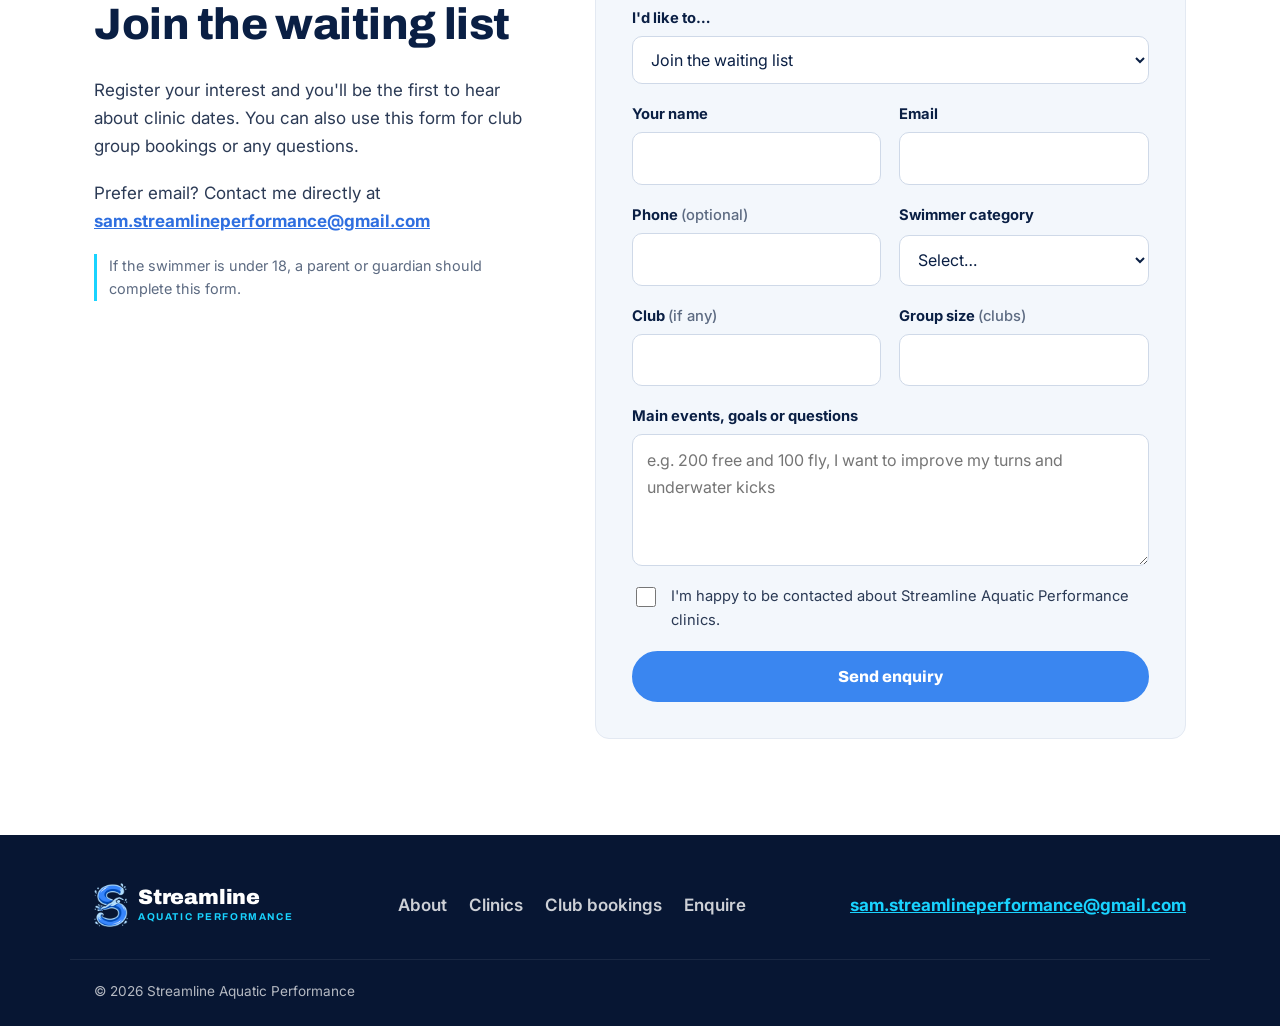
==== commit 3efb249a: "Move images and video into assets folder; hide site from search engines until launch Co-Authored-By:" ====
--- a/index.html
+++ b/index.html
@@ -9,6 +9,8 @@
   <meta property="og:description" content="Underwater video analysis swim clinics to maximise stroke efficiency and race performance.">
   <meta property="og:type" content="website">
   <meta name="theme-color" content="#0a1f44">
+  <!-- PRE-LAUNCH: remove the next line when the site goes public -->
+  <meta name="robots" content="noindex, nofollow">
   <link rel="icon" type="image/png" href="assets/favicon.png">
   <link rel="apple-touch-icon" href="assets/apple-touch-icon.png">
   <link rel="preconnect" href="https://fonts.googleapis.com">
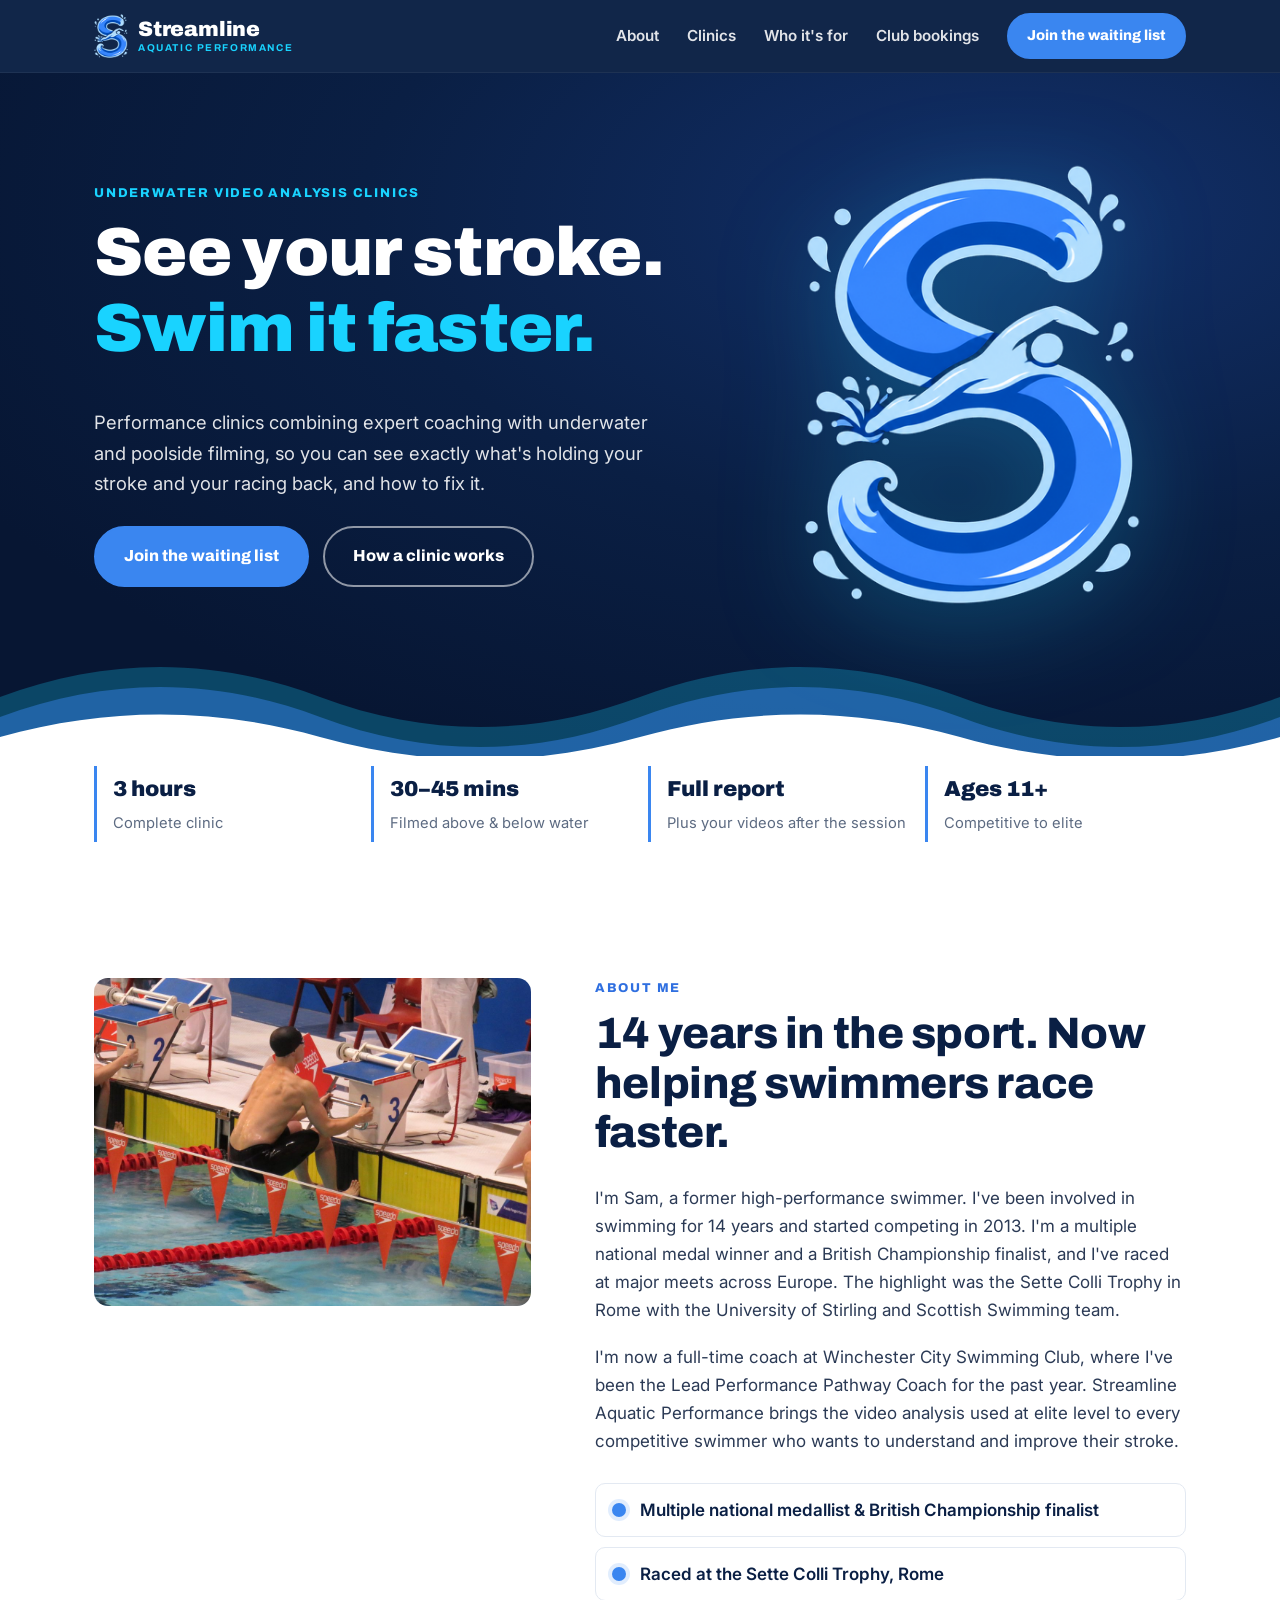
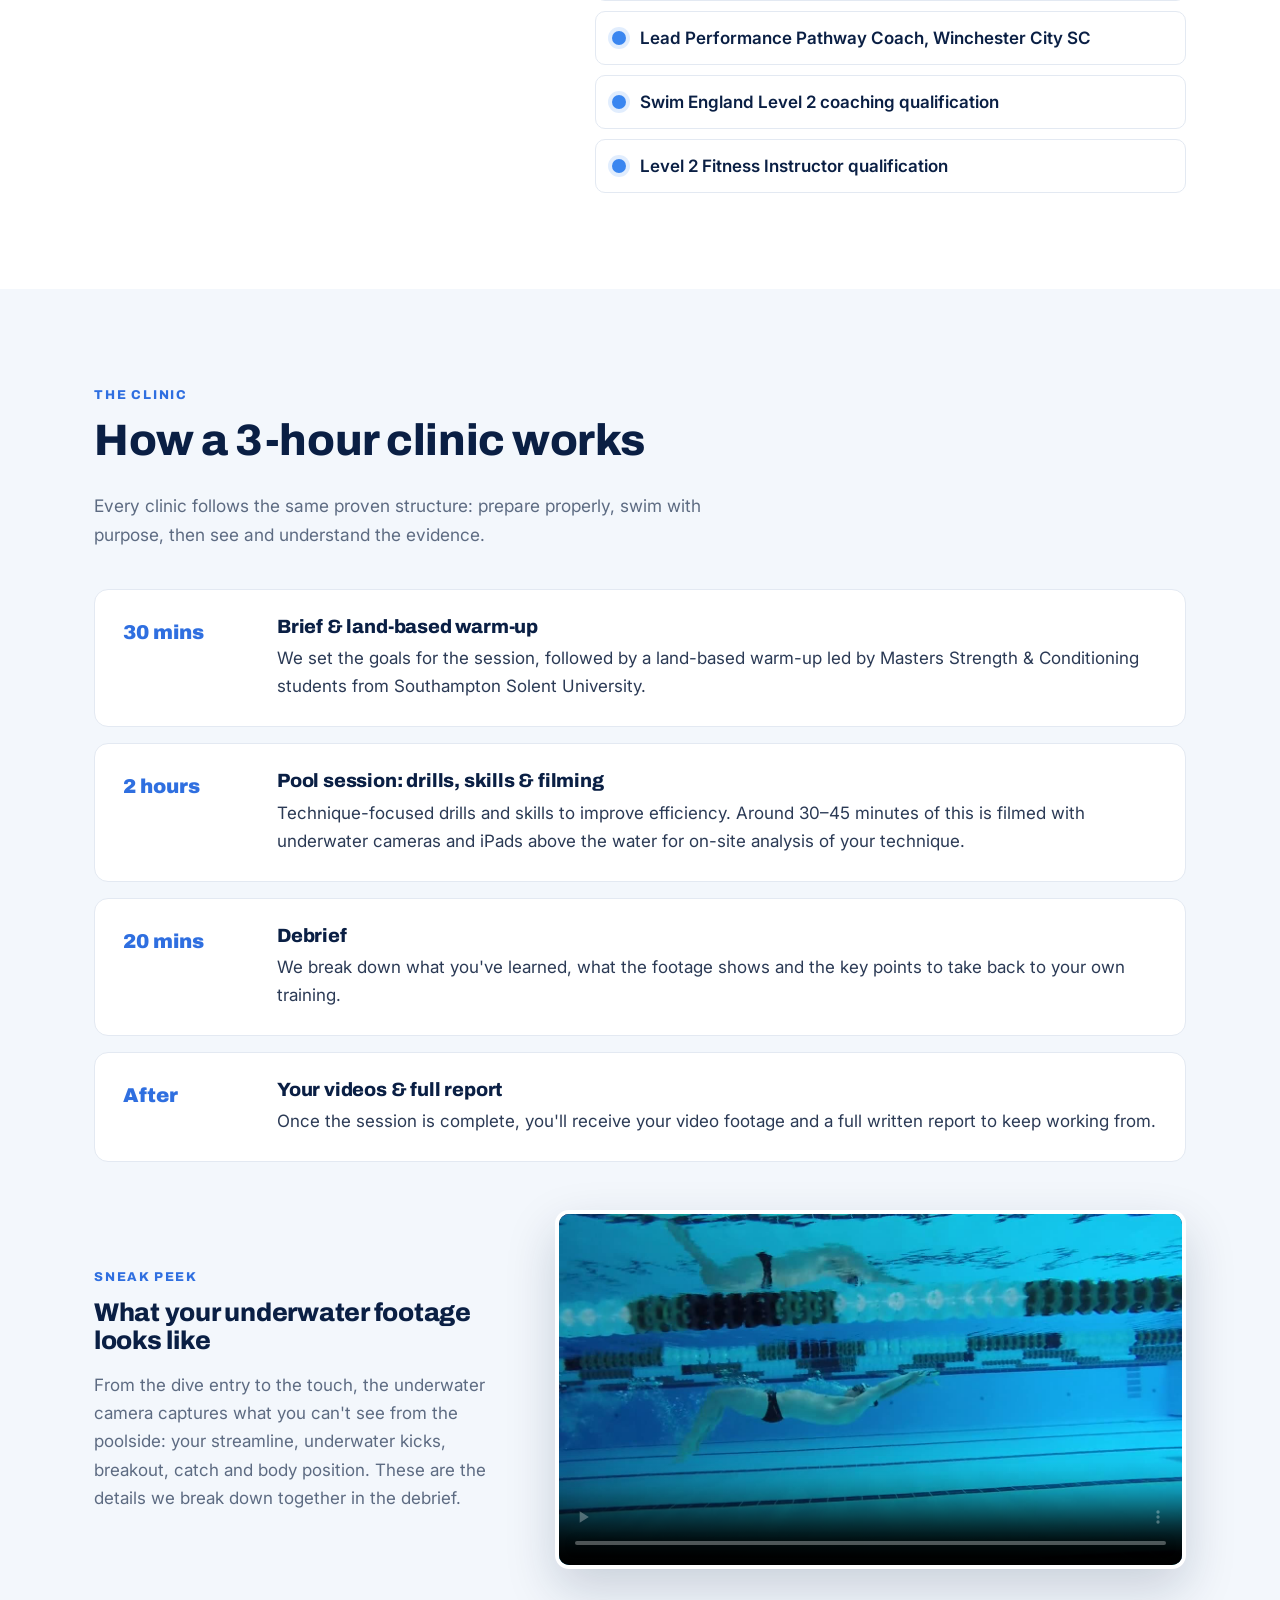
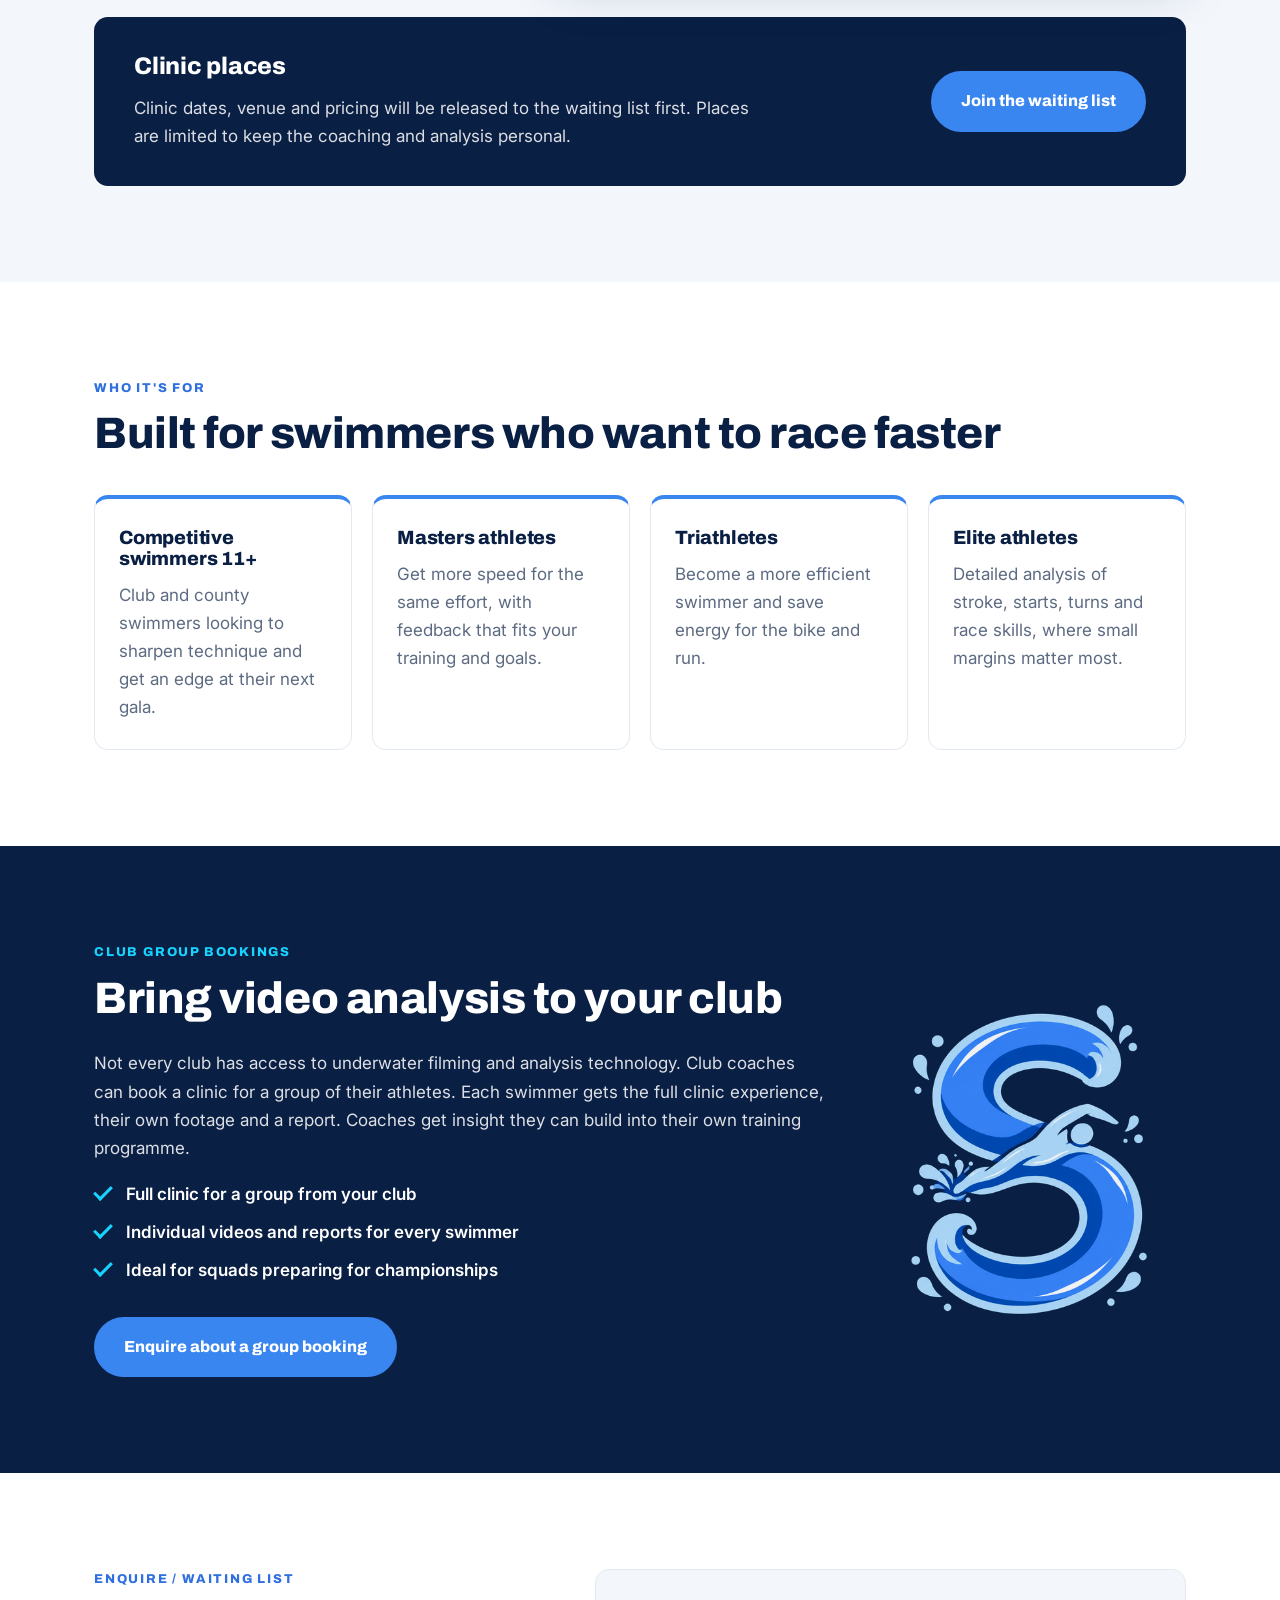
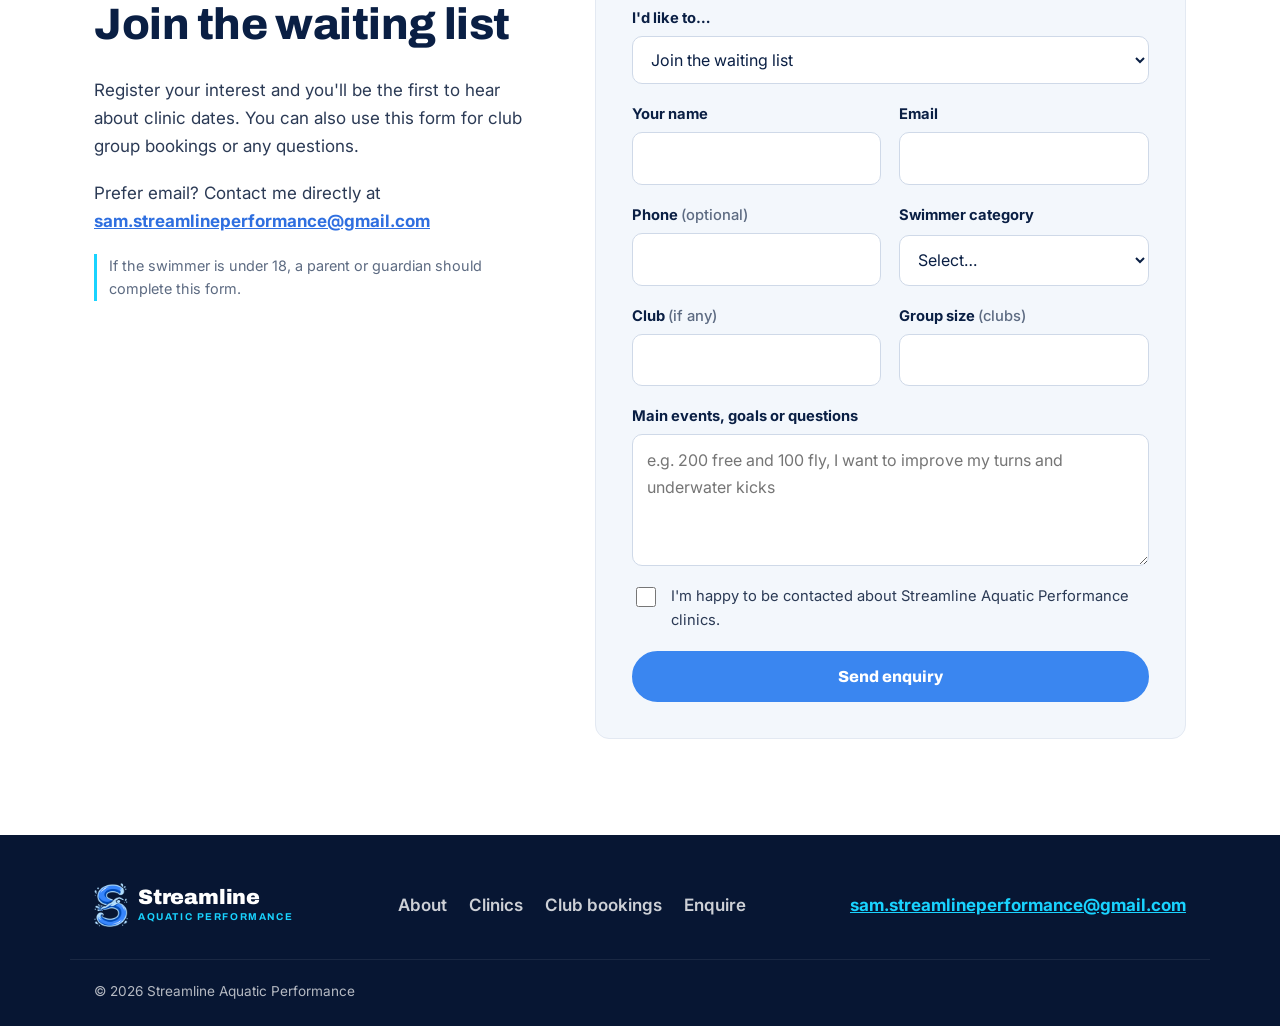
==== commit 2d5dfb65: "Update hero text and add backstroke start photo to About section Co-Authored-By: Claude Opus 5.5 <no" ====
--- a/index.html
+++ b/index.html
@@ -47,7 +47,7 @@
       <div class="hero-copy">
         <p class="eyebrow">Underwater video analysis clinics</p>
         <h1>See your stroke.<br><span>Swim it faster.</span></h1>
-        <p class="lead">Three-hour performance clinics combining expert coaching with underwater and poolside filming, so you can see exactly what's holding your stroke and your racing back, and how to fix it.</p>
+        <p class="lead">Performance clinics combining expert coaching with underwater and poolside filming, so you can see exactly what's holding your stroke and your racing back, and how to fix it.</p>
         <div class="hero-actions">
           <a href="#enquire" class="btn">Join the waiting list</a>
           <a href="#clinics" class="btn btn-ghost">How a clinic works</a>
@@ -78,9 +78,8 @@
   <section class="section" id="about">
     <div class="container about-grid">
       <div class="about-media">
-        <div class="photo-placeholder" role="img" aria-label="Photo of Sam coming soon">
-          <img src="assets/logo-s.png" alt="" width="120" height="156">
-          <span>Coach photo coming soon</span>
+        <div class="about-photos">
+          <img class="photo-main" src="assets/about-backstroke-start.jpg" alt="Sam on the wall ready for a backstroke start at a national championship" width="1200" height="900" loading="lazy">
         </div>
       </div>
       <div>
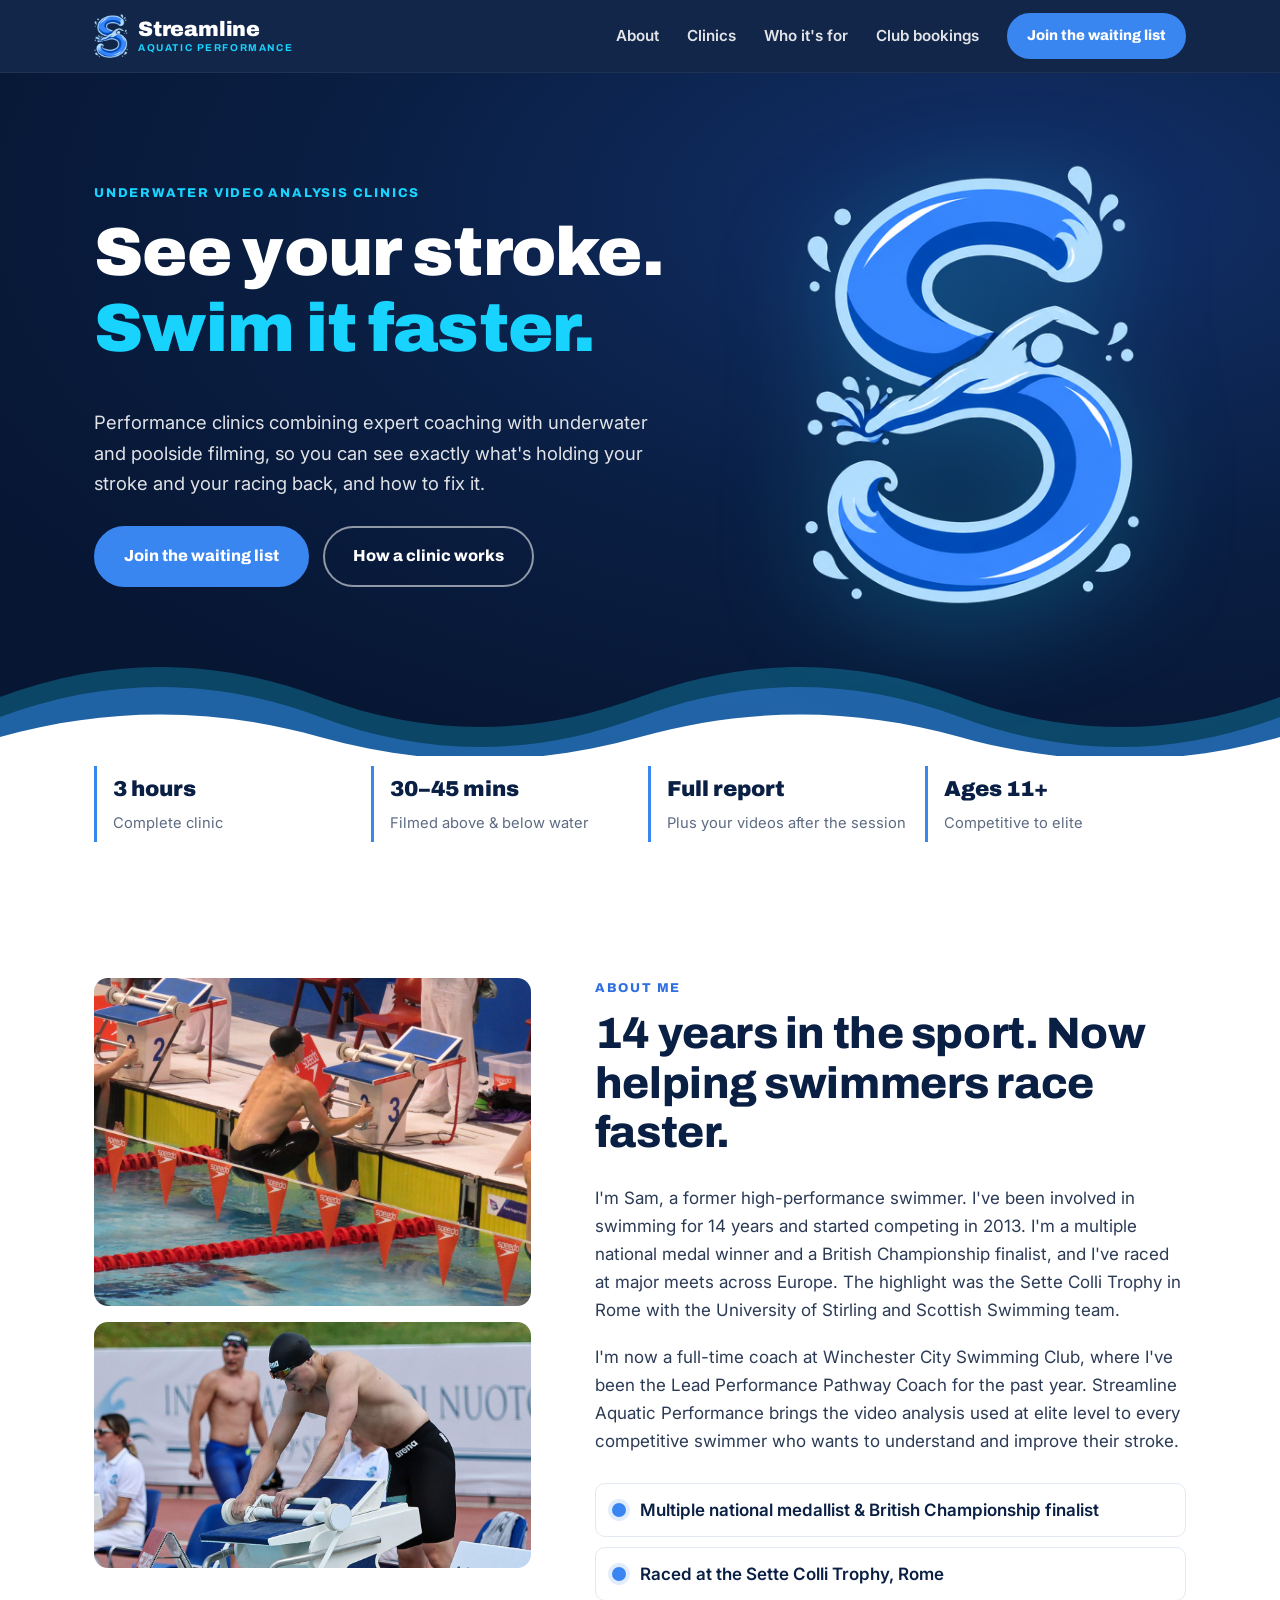
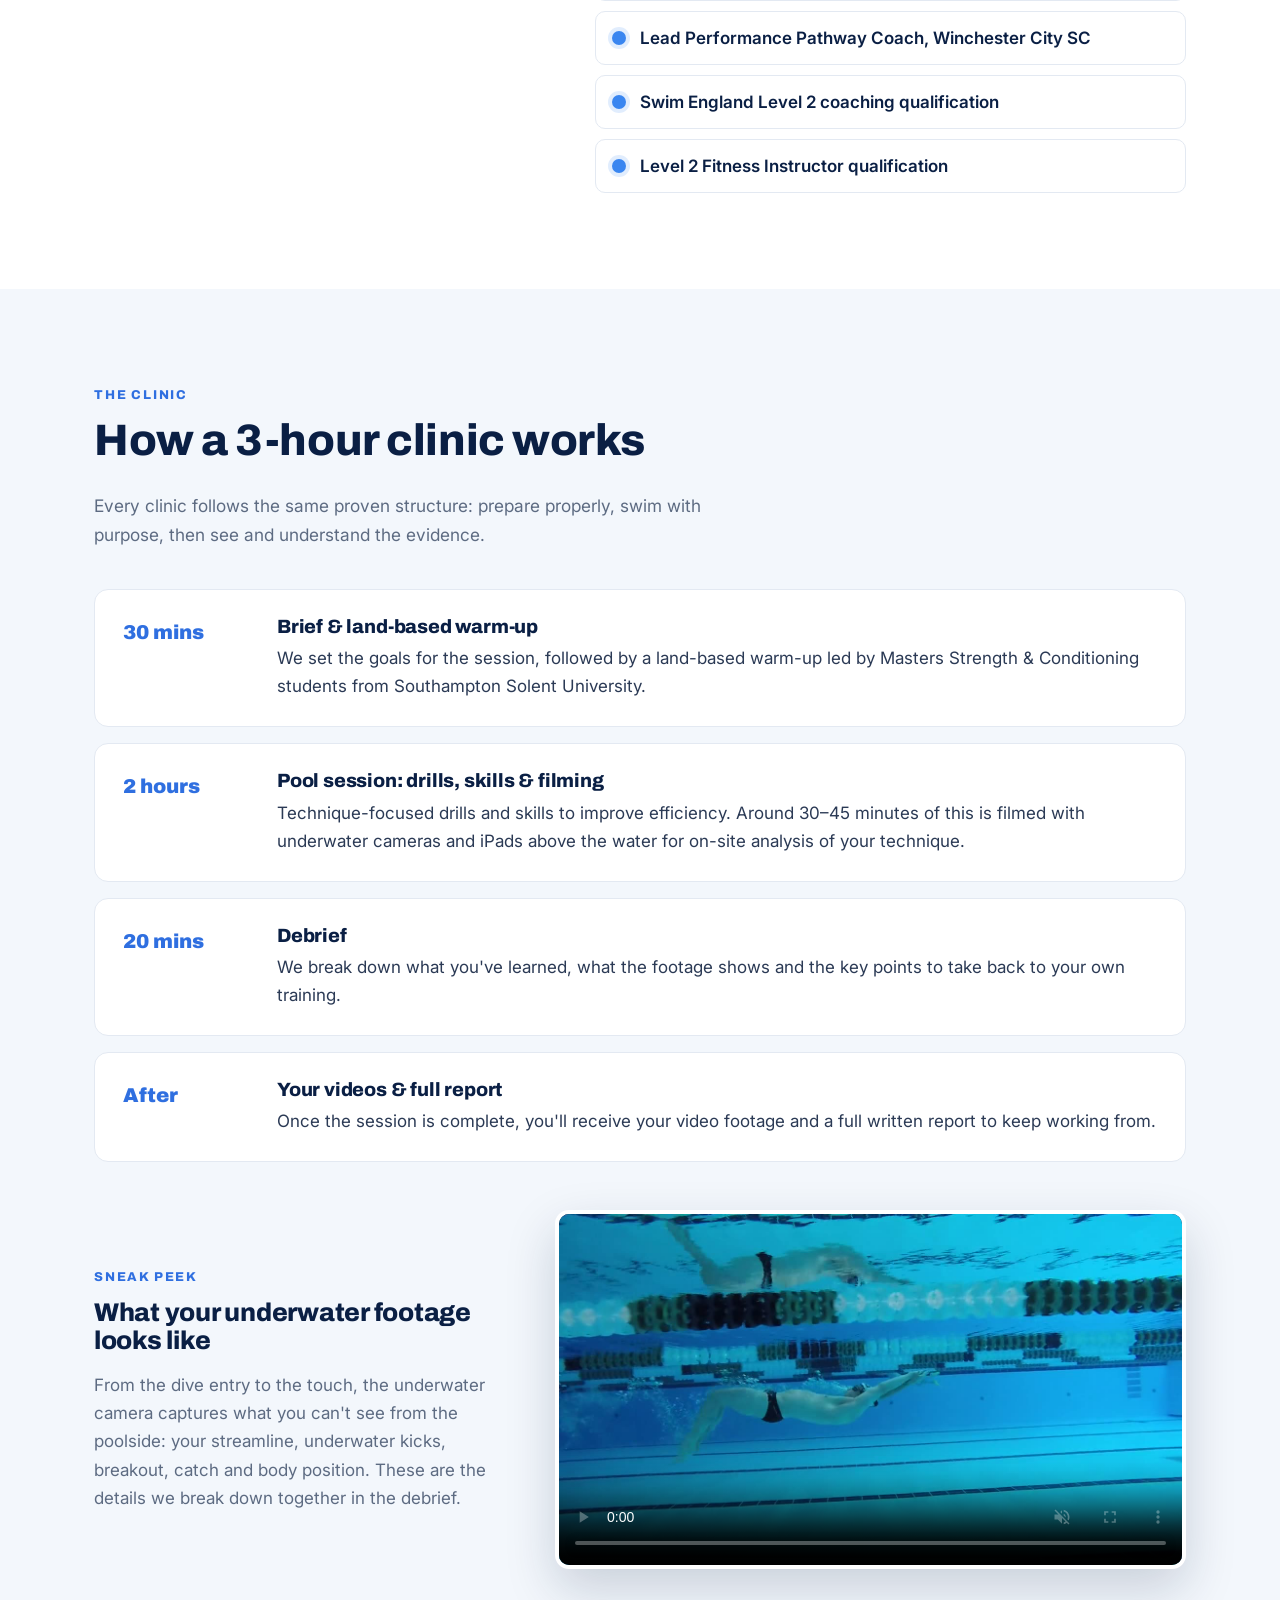
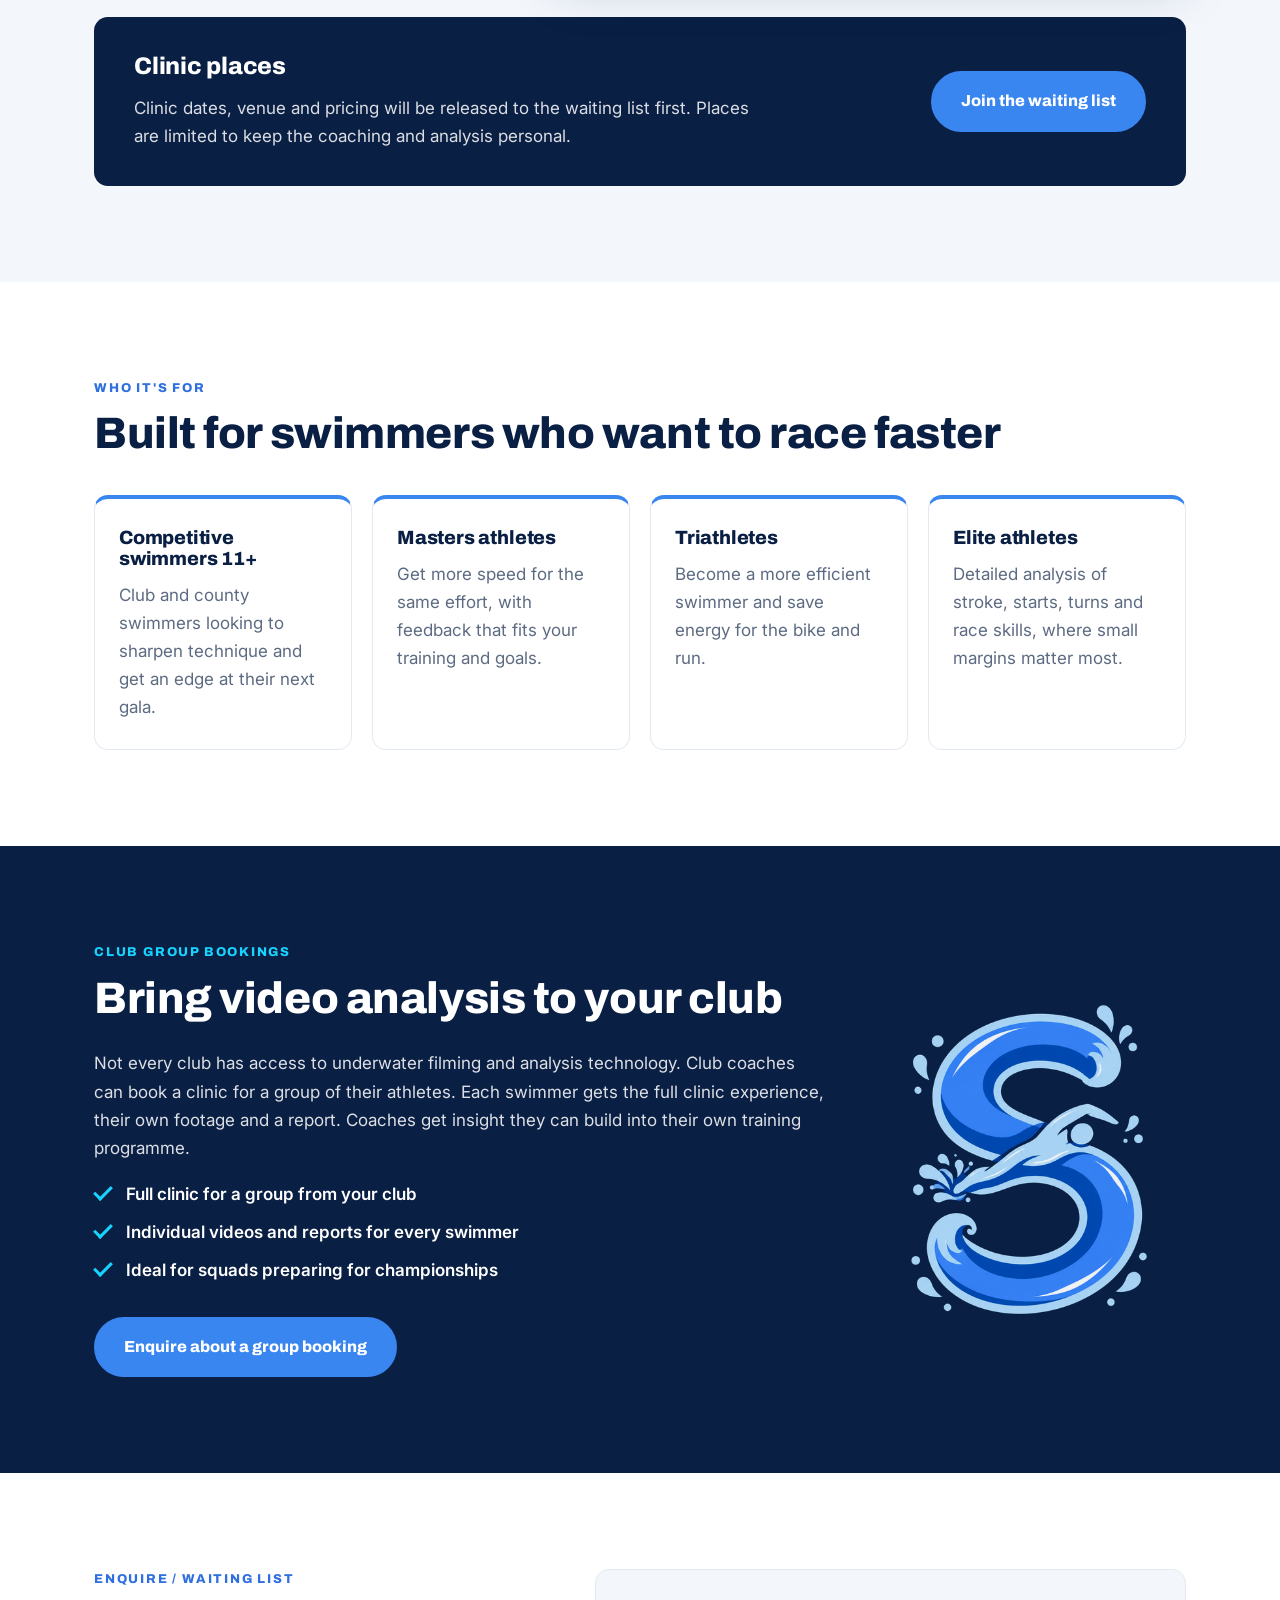
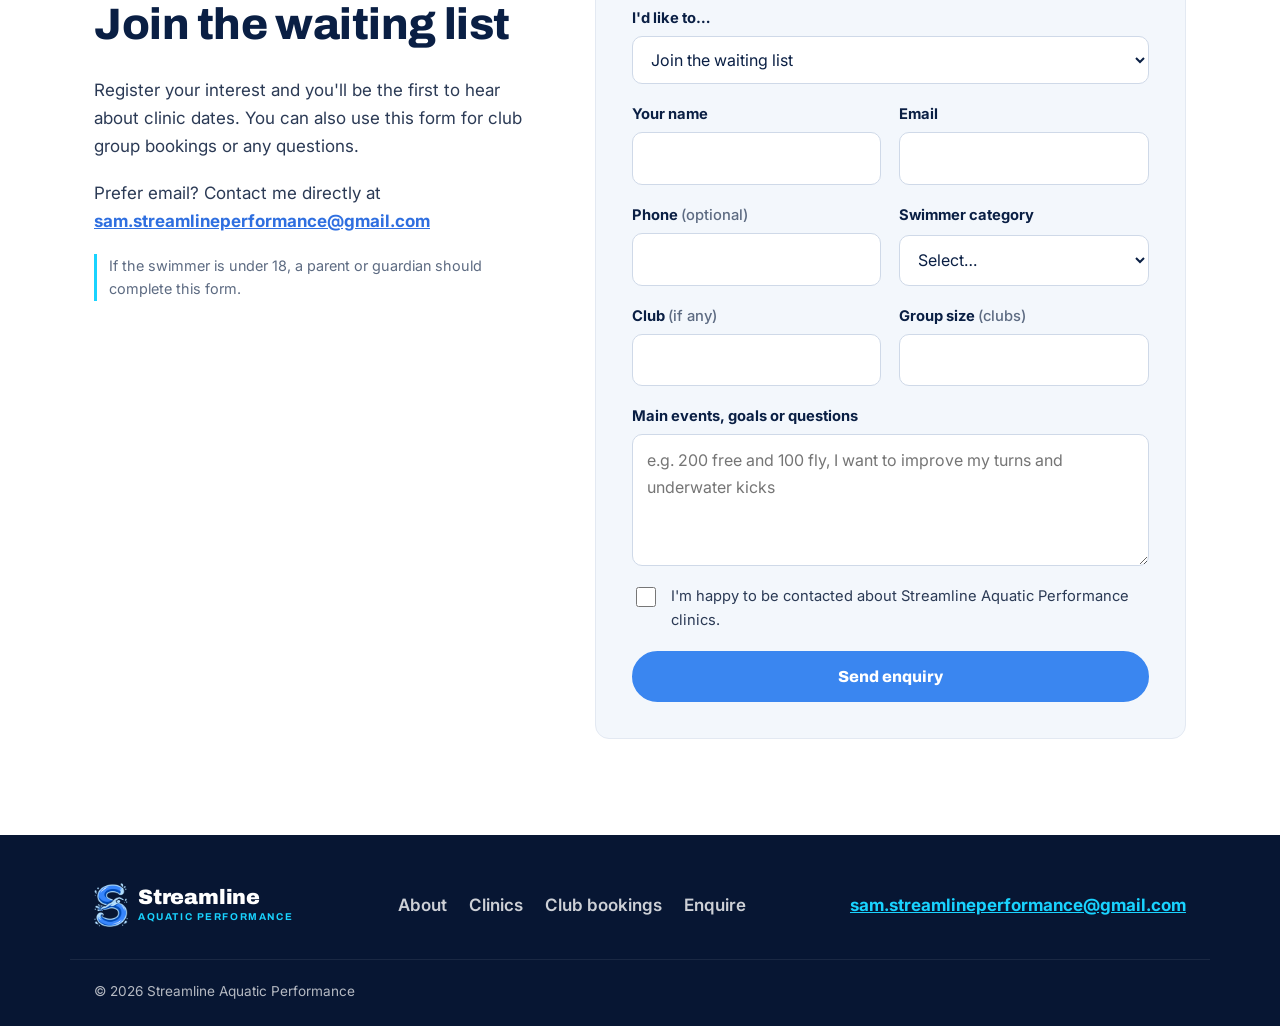
==== commit 0d12bd77: "Show Sette Colli photo in About section Co-Authored-By: Claude Opus 5.5 <noreply@anthropic.com> Clau" ====
--- a/index.html
+++ b/index.html
@@ -80,6 +80,7 @@
       <div class="about-media">
         <div class="about-photos">
           <img class="photo-main" src="assets/about-backstroke-start.jpg" alt="Sam on the wall ready for a backstroke start at a national championship" width="1200" height="900" loading="lazy">
+          <img class="photo-second" src="assets/about-sette-colli.jpg" alt="Sam behind the blocks at the Sette Colli Trophy in Rome" width="1280" height="720" loading="lazy">
         </div>
       </div>
       <div>
